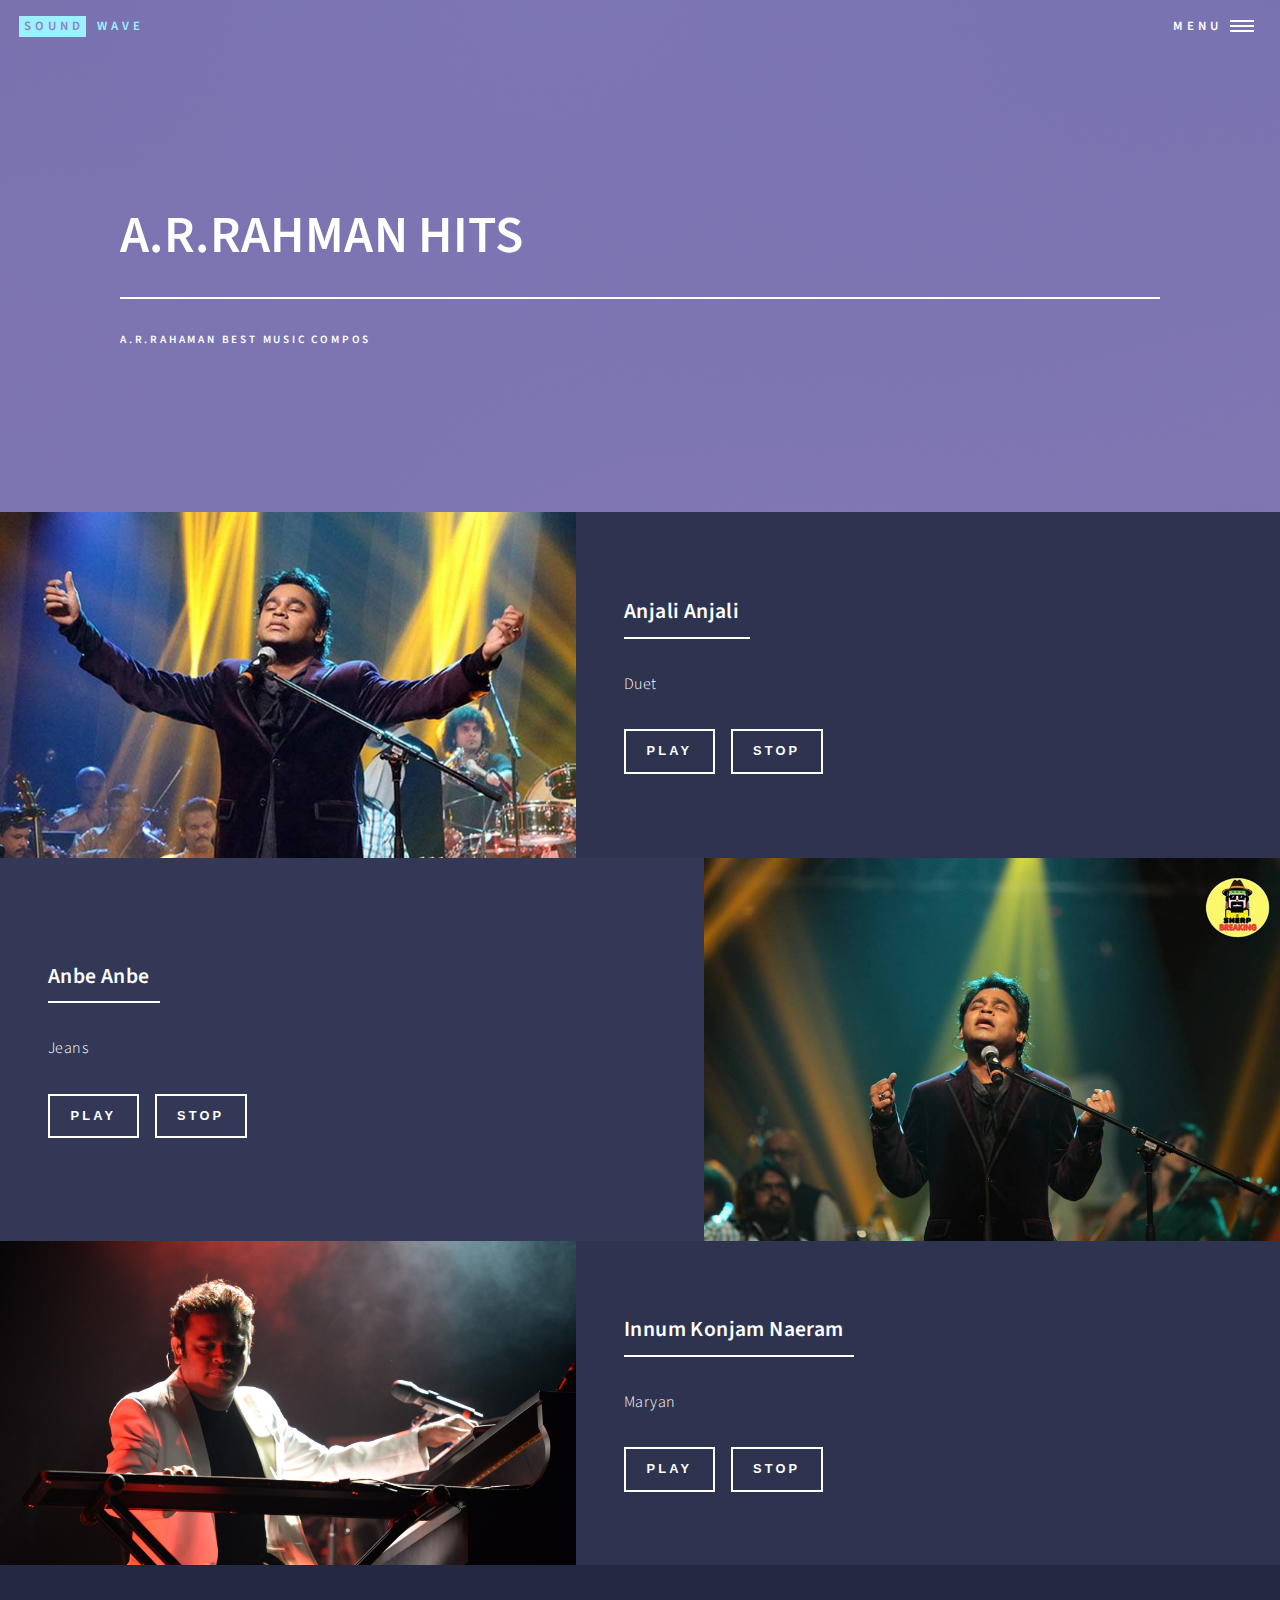
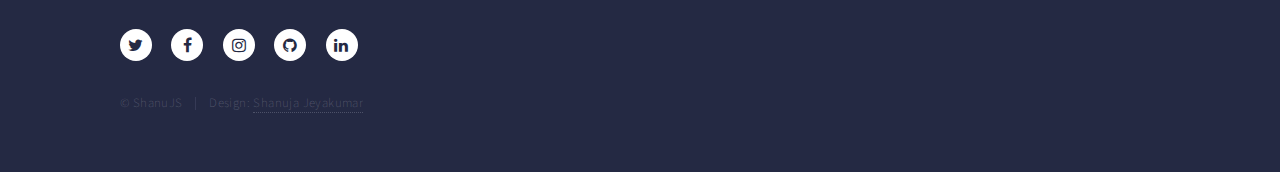
==== rahman.html @ ea5e6578 "ukifunwork1 music cloud" ====
<!DOCTYPE HTML>


<html>
	<head>
		<title>A.R Rahaman HITS</title>
		<meta charset="utf-8" />
		<meta name="viewport" content="width=device-width, initial-scale=1" />
		<link rel="stylesheet" href="assets/css/main.css" />
		<script src="jquery-3.3.1.js"></script>
		<script src="jquery-3.3.1.min.js"></script>
		<script src="//connect.soundcloud.com/sdk.js"></script>
		<script src="main.js"></script>
	</head>


		 <!-- Header
			<header id="header">
				<h1><a href="#">My Music Cloud<span> by:ShanuSJ</span></a></h1>

			</header> -->

<!--
			 Banner

				To use a video as your background, set data-video to the name of your video without
				its extension (eg. images/banner). Your video must be available in both .mp4 and .webm
				formats to work correctly.


		 Main
			 <div id="main">



									 Tab 1
										 <div class="tab tab-1 flex flex-3 active">
											 Video Thumbnail
												 <div class="video col">
													<div class="image fit">
														<img src="images/0.jpeg" alt="" />
                            <div class="arrow">
															<button type="button" name="button" id="start">start</button>
															<button type="button" name="button" id="stop">stop</button>
														</div>
													</div>

												</div>
											 Video Thumbnail
												<div class="video col">
													<div class="image fit">
														<img src="images/1.jpeg" alt="" />

														<div class="arrow">
															<button type="button" name="button" id="start1">start</button>
															<button type="button" name="button" id="stop1">stop</button>
														</div>
													</div>

												</div>
											 Video Thumbnail
												<div class="video col">
													<div class="image fit">
														<img src="images/2.jpeg" alt="" />

														<div class="arrow">
															<button type="button" name="button" id="start2">start</button>
															<button type="button" name="button" id="stop2">stop</button>
														</div>
													</div>

												</div>



												<br>
											 Video Thumbnail
												<div class="video col">
													<div class="image fit">
														<img src="images/3.jpeg" alt="" />

														<div class="arrow">
															<button type="button" name="button" id="start3">start</button>
															<button type="button" name="button" id="stop3">stop</button>
														</div>
													</div>
												</div>
											 Video Thumbnail
												<div class="video col">
													<div class="image fit">
														<img src="images/4.jpeg" alt="" />

														<div class="arrow">
															<button type="button" name="button" id="start4">start</button>
															<button type="button" name="button" id="stop4">stop</button>
														</div>
													</div>

												</div>
											 Video Thumbnail
												<div class="video col">
													<div class="image fit">
														<img src="images/5.jpeg" alt="" />

														<div class="arrow">
															<button type="button" name="button" id="start5">start</button>
															<button type="button" name="button" id="stop5">stop</button>
														</div>
													</div>
												</div>
												<div class="video col">
													<div class="image fit">
														<img src="images/6.jpeg" alt="" />

														<div class="arrow">
															<button type="button" name="button" id="start6">start</button>
															<button type="button" name="button" id="stop6">stop</button>
														</div>
													</div>

												</div>
												 Video Thumbnail
												<div class="video col">
													<div class="image fit">
														<img src="images/7.jpeg" alt="" />

														<div class="arrow">
															<button type="button" name="button" id="start7">start</button>
															<button type="button" name="button" id="stop7">stop</button>
														</div>
													</div>

												</div>
												 Video Thumbnail
												<div class="video col">
													<div class="image fit">
														<img src="images/8.jpeg" alt="" />

														<div class="arrow">
															<button type="button" name="button" id="start8">start</button>
															<button type="button" name="button" id="stop8">stop</button>
														</div>
													</div>

												</div>
												 Video Thumbnail
												<div class="video col">
													<div class="image fit">
														<img src="images/9.jpeg" alt="" />


														<div class="arrow">
															<button type="button" name="button" id="start9">start</button>
															<button type="button" name="button" id="stop9">stop</button>
														</div>
													</div>
												</div>
												 Video Thumbnail
												<div class="video col">
													<div class="image fit">
														<img src="images/10.jpeg" alt="" />

														<div class="arrow">
															<button type="button" name="button" id="start10">start</button>
															<button type="button" name="button" id="stop10">stop</button>
														</div>
													</div>
												</div>

												<div class="video col">
													<div class="image fit">
														<img src="images/11.jpeg" alt="" />

														<div class="arrow">
															<button type="button" name="button" id="start11">start</button>
															<button type="button" name="button" id="stop11">stop</button>
														</div>
													</div>
												</div>
				</section>


		 Scripts
			 <script src="assets/js/jquery.min.js"></script>
			<script src="assets/js/jquery.scrolly.min.js"></script>
			<script src="assets/js/skel.min.js"></script>
			<script src="assets/js/util.js"></script>
			<script src="assets/js/main.js"></script>  -->

			<body class="is-preload">

				<!-- Wrapper -->
					<div id="wrapper">

						<!-- Header -->
						<!-- Note: The "styleN" class below should match that of the banner element. -->
							<header id="header" class="alt style2">
								<a href="index.html" class="logo"><strong>SounD</strong> <span>WAVE</span></a>
								<nav>
									<a href="#menu">Menu</a>
								</nav>
							</header>

						<!-- Menu -->
							<nav id="menu">
								<ul class="links">
									<li><a href="index.html">Home</a></li>
									<li><a href="landing.html">Landing</a></li>
									<li><a href="generic.html">Generic</a></li>
									<li><a href="elements.html">Elements</a></li>
								</ul>
								<ul class="actions stacked">
									<li><a href="#" class="button primary fit">Get Started</a></li>
									<li><a href="#" class="button fit">Log In</a></li>
								</ul>
							</nav>

						<!-- Banner -->
						<!-- Note: The "styleN" class below should match that of the header element. -->
							<section id="banner" class="style2">
								<div class="inner">
									<span class="image">
										<img src="images/pic07.jpg" alt="" />
									</span>
									<header class="major">
										<h1>A.R.RAHMAN HITS</h1>
									</header>
									<div class="content">
										<p>A.R.RAHAMAN best music compos<br>
											 </p>
									</div>
								</div>
							</section>

						<!-- Main -->
							<div id="main">

								<!-- One -->


								<!-- Two -->
									<section id="two" class="spotlights">
										<section>
											<a href="#" class="image">
												<img src="images/pic08.jpg" alt="" data-position="center center" />
											</a>
											<div class="content">
												<div class="inner">
													<header class="major">
														<h3>Anjali Anjali</h3>
													</header>
													<p>Duet</p>
													<ul class="actions">
														<li><button class="button" id="start">Play</button></li>
														<li><button class="button" id="stop">Stop</button></li>
													</ul>
												</div>
											</div>
										</section>
										<section>
											<a href="#" class="image">
												<img src="images/pic09.jpg" alt="" data-position="top center" />
											</a>
											<div class="content">
												<div class="inner">
													<header class="major">
														<h3>Anbe Anbe</h3>
													</header>
													<p>Jeans</p>
													<ul class="actions">
														<li><button class="button" id="start2">Play</button></li>
														<li><button class="button"id="stop2">Stop</button></li>
													</ul>
												</div>
											</div>
										</section>
										<section>
											<a href="#" class="image">
												<img src="images/pic10.jpg" alt="" data-position="25% 25%" />
											</a>
											<div class="content">
												<div class="inner">
													<header class="major">
														<h3>Innum Konjam Naeram</h3>
													</header>
													<p>Maryan</p>
													<ul class="actions">
														<li><button class="button" id="start1">Play</button></li>
														<li><button class="button" id="stop1">Stop</button></li>
													</ul>
												</div>
											</div>
										</section>
									</section>

								<!-- Three -->

							</div>

						<!-- Contact -->

						<!-- Footer -->
							<footer id="footer">
								<div class="inner">
									<ul class="icons">
										<li><a href="#" class="icon alt fa-twitter"><span class="label">Twitter</span></a></li>
										<li><a href="#" class="icon alt fa-facebook"><span class="label">Facebook</span></a></li>
										<li><a href="#" class="icon alt fa-instagram"><span class="label">Instagram</span></a></li>
										<li><a href="#" class="icon alt fa-github"><span class="label">GitHub</span></a></li>
										<li><a href="#" class="icon alt fa-linkedin"><span class="label">LinkedIn</span></a></li>
									</ul>
									<ul class="copyright">
										<li>&copy; ShanuJS</li><li>Design: <a href="https://html5up.net">Shanuja Jeyakumar</a></li>
									</ul>
								</div>
							</footer>

					</div>

				<!-- Scripts -->
					<!-- <script src="assets/js/jquery.min.js"></script> -->
					 <!-- <script src="assets/js/jquery.scrolly.min.js"></script> -->
					<!-- <script src="assets/js/jquery.scrollex.min.js"></script> -->
					<script src="assets/js/browser.min.js"></script>
					<script src="assets/js/breakpoints.min.js"></script>
					<script src="assets/js/util.js"></script>
					<script src="assets/js/main.js"></script>



	</body>
</html>
---- assets/css/main.css ----
@import url(font-awesome.min.css);
@import url("https://fonts.googleapis.com/css?family=Source+Sans+Pro:300,300italic,600,600italic");

/*
	Forty by HTML5 UP
	html5up.net | @ajlkn
	Free for personal and commercial use under the CCA 3.0 license (html5up.net/license)
*/

html, body, div, span, applet, object,
iframe, h1, h2, h3, h4, h5, h6, p, blockquote,
pre, a, abbr, acronym, address, big, cite,
code, del, dfn, em, img, ins, kbd, q, s, samp,
small, strike, strong, sub, sup, tt, var, b,
u, i, center, dl, dt, dd, ol, ul, li, fieldset,
form, label, legend, table, caption, tbody,
tfoot, thead, tr, th, td, article, aside,
canvas, details, embed, figure, figcaption,
footer, header, hgroup, menu, nav, output, ruby,
section, summary, time, mark, audio, video {
	margin: 0;
	padding: 0;
	border: 0;
	font-size: 100%;
	font: inherit;
	vertical-align: baseline;}

article, aside, details, figcaption, figure,
footer, header, hgroup, menu, nav, section {
	display: block;}

body {
	line-height: 1;
}

ol, ul {
	list-style: none;
}

blockquote, q {
	quotes: none;
}

	blockquote:before, blockquote:after, q:before, q:after {
		content: '';
		content: none;
	}

table {
	border-collapse: collapse;
	border-spacing: 0;
}

body {
	-webkit-text-size-adjust: none;
}

mark {
	background-color: transparent;
	color: inherit;
}

input::-moz-focus-inner {
	border: 0;
	padding: 0;
}

input, select, textarea {
	-moz-appearance: none;
	-webkit-appearance: none;
	-ms-appearance: none;
	appearance: none;
}

/* Basic */

	@-ms-viewport {
		width: device-width;
	}

	body {
		-ms-overflow-style: scrollbar;
	}

	@media screen and (max-width: 480px) {

		html, body {
			min-width: 320px;
		}

	}

	html {
		box-sizing: border-box;
	}

	*, *:before, *:after {
		box-sizing: inherit;
	}

	body {
		background: #242943;
	}

		body.is-preload *, body.is-preload *:before, body.is-preload *:after {
			-moz-animation: none !important;
			-webkit-animation: none !important;
			-ms-animation: none !important;
			animation: none !important;
			-moz-transition: none !important;
			-webkit-transition: none !important;
			-ms-transition: none !important;
			transition: none !important;
		}

/* Type */

	body, input, select, textarea {
		color: #ffffff;
		font-family: "Source Sans Pro", Helvetica, sans-serif;
		font-size: 17pt;
		font-weight: 300;
		letter-spacing: 0.025em;
		line-height: 1.65;
	}

		@media screen and (max-width: 1680px) {

			body, input, select, textarea {
				font-size: 14pt;
			}

		}

		@media screen and (max-width: 1280px) {

			body, input, select, textarea {
				font-size: 12pt;
			}

		}

		@media screen and (max-width: 360px) {

			body, input, select, textarea {
				font-size: 11pt;
			}

		}

	a {
		-moz-transition: color 0.2s ease-in-out, border-bottom-color 0.2s ease-in-out;
		-webkit-transition: color 0.2s ease-in-out, border-bottom-color 0.2s ease-in-out;
		-ms-transition: color 0.2s ease-in-out, border-bottom-color 0.2s ease-in-out;
		transition: color 0.2s ease-in-out, border-bottom-color 0.2s ease-in-out;
		border-bottom: dotted 1px;
		color: inherit;
		text-decoration: none;
	}

		a:hover {
			border-bottom-color: transparent;
			color: #9bf1ff !important;
		}

		a:active {
			color: #53e3fb !important;
		}

	strong, b {
		color: #ffffff;
		font-weight: 600;
	}

	em, i {
		font-style: italic;
	}

	p {
		margin: 0 0 2em 0;
	}

	h1, h2, h3, h4, h5, h6 {
		color: #ffffff;
		font-weight: 600;
		line-height: 1.65;
		margin: 0 0 1em 0;
	}

		h1 a, h2 a, h3 a, h4 a, h5 a, h6 a {
			color: inherit;
			border-bottom: 0;
		}

	h1 {
		font-size: 2.5em;
	}

	h2 {
		font-size: 1.75em;
	}

	h3 {
		font-size: 1.35em;
	}

	h4 {
		font-size: 1.1em;
	}

	h5 {
		font-size: 0.9em;
	}

	h6 {
		font-size: 0.7em;
	}

	@media screen and (max-width: 736px) {

		h1 {
			font-size: 2em;
		}

		h2 {
			font-size: 1.5em;
		}

		h3 {
			font-size: 1.25em;
		}

	}

	sub {
		font-size: 0.8em;
		position: relative;
		top: 0.5em;
	}

	sup {
		font-size: 0.8em;
		position: relative;
		top: -0.5em;
	}

	blockquote {
		border-left: solid 4px rgba(212, 212, 255, 0.1);
		font-style: italic;
		margin: 0 0 2em 0;
		padding: 0.5em 0 0.5em 2em;
	}

	code {
		background: rgba(212, 212, 255, 0.035);
		font-family: "Courier New", monospace;
		font-size: 0.9em;
		margin: 0 0.25em;
		padding: 0.25em 0.65em;
	}

	pre {
		-webkit-overflow-scrolling: touch;
		font-family: "Courier New", monospace;
		font-size: 0.9em;
		margin: 0 0 2em 0;
	}

		pre code {
			display: block;
			line-height: 1.75;
			padding: 1em 1.5em;
			overflow-x: auto;
		}

	hr {
		border: 0;
		border-bottom: solid 1px rgba(212, 212, 255, 0.1);
		margin: 2em 0;
	}

		hr.major {
			margin: 3em 0;
		}

	.align-left {
		text-align: left;
	}

	.align-center {
		text-align: center;
	}

	.align-right {
		text-align: right;
	}

/* Row */

	.row {
		display: flex;
		flex-wrap: wrap;
		box-sizing: border-box;
		align-items: stretch;
	}

		.row > * {
			box-sizing: border-box;
		}

		.row.gtr-uniform > * > :last-child {
			margin-bottom: 0;
		}

		.row.aln-left {
			justify-content: flex-start;
		}

		.row.aln-center {
			justify-content: center;
		}

		.row.aln-right {
			justify-content: flex-end;
		}

		.row.aln-top {
			align-items: flex-start;
		}

		.row.aln-middle {
			align-items: center;
		}

		.row.aln-bottom {
			align-items: flex-end;
		}

		.row > .imp {
			order: -1;
		}

		.row > .col-1 {
			width: 8.3333333333%;
		}

		.row > .off-1 {
			margin-left: 8.3333333333%;
		}

		.row > .col-2 {
			width: 16.6666666667%;
		}

		.row > .off-2 {
			margin-left: 16.6666666667%;
		}

		.row > .col-3 {
			width: 25%;
		}

		.row > .off-3 {
			margin-left: 25%;
		}

		.row > .col-4 {
			width: 33.3333333333%;
		}

		.row > .off-4 {
			margin-left: 33.3333333333%;
		}

		.row > .col-5 {
			width: 41.6666666667%;
		}

		.row > .off-5 {
			margin-left: 41.6666666667%;
		}

		.row > .col-6 {
			width: 50%;
		}

		.row > .off-6 {
			margin-left: 50%;
		}

		.row > .col-7 {
			width: 58.3333333333%;
		}

		.row > .off-7 {
			margin-left: 58.3333333333%;
		}

		.row > .col-8 {
			width: 66.6666666667%;
		}

		.row > .off-8 {
			margin-left: 66.6666666667%;
		}

		.row > .col-9 {
			width: 75%;
		}

		.row > .off-9 {
			margin-left: 75%;
		}

		.row > .col-10 {
			width: 83.3333333333%;
		}

		.row > .off-10 {
			margin-left: 83.3333333333%;
		}

		.row > .col-11 {
			width: 91.6666666667%;
		}

		.row > .off-11 {
			margin-left: 91.6666666667%;
		}

		.row > .col-12 {
			width: 100%;
		}

		.row > .off-12 {
			margin-left: 100%;
		}

		.row.gtr-0 {
			margin-top: 0;
			margin-left: 0em;
		}

			.row.gtr-0 > * {
				padding: 0 0 0 0em;
			}

			.row.gtr-0.gtr-uniform {
				margin-top: 0em;
			}

				.row.gtr-0.gtr-uniform > * {
					padding-top: 0em;
				}

		.row.gtr-25 {
			margin-top: 0;
			margin-left: -0.5em;
		}

			.row.gtr-25 > * {
				padding: 0 0 0 0.5em;
			}

			.row.gtr-25.gtr-uniform {
				margin-top: -0.5em;
			}

				.row.gtr-25.gtr-uniform > * {
					padding-top: 0.5em;
				}

		.row.gtr-50 {
			margin-top: 0;
			margin-left: -1em;
		}

			.row.gtr-50 > * {
				padding: 0 0 0 1em;
			}

			.row.gtr-50.gtr-uniform {
				margin-top: -1em;
			}

				.row.gtr-50.gtr-uniform > * {
					padding-top: 1em;
				}

		.row {
			margin-top: 0;
			margin-left: -2em;
		}

			.row > * {
				padding: 0 0 0 2em;
			}

			.row.gtr-uniform {
				margin-top: -2em;
			}

				.row.gtr-uniform > * {
					padding-top: 2em;
				}

		.row.gtr-150 {
			margin-top: 0;
			margin-left: -3em;
		}

			.row.gtr-150 > * {
				padding: 0 0 0 3em;
			}

			.row.gtr-150.gtr-uniform {
				margin-top: -3em;
			}

				.row.gtr-150.gtr-uniform > * {
					padding-top: 3em;
				}

		.row.gtr-200 {
			margin-top: 0;
			margin-left: -4em;
		}

			.row.gtr-200 > * {
				padding: 0 0 0 4em;
			}

			.row.gtr-200.gtr-uniform {
				margin-top: -4em;
			}

				.row.gtr-200.gtr-uniform > * {
					padding-top: 4em;
				}

		@media screen and (max-width: 1680px) {

			.row {
				display: flex;
				flex-wrap: wrap;
				box-sizing: border-box;
				align-items: stretch;
			}

				.row > * {
					box-sizing: border-box;
				}

				.row.gtr-uniform > * > :last-child {
					margin-bottom: 0;
				}

				.row.aln-left {
					justify-content: flex-start;
				}

				.row.aln-center {
					justify-content: center;
				}

				.row.aln-right {
					justify-content: flex-end;
				}

				.row.aln-top {
					align-items: flex-start;
				}

				.row.aln-middle {
					align-items: center;
				}

				.row.aln-bottom {
					align-items: flex-end;
				}

				.row > .imp-xlarge {
					order: -1;
				}

				.row > .col-1-xlarge {
					width: 8.3333333333%;
				}

				.row > .off-1-xlarge {
					margin-left: 8.3333333333%;
				}

				.row > .col-2-xlarge {
					width: 16.6666666667%;
				}

				.row > .off-2-xlarge {
					margin-left: 16.6666666667%;
				}

				.row > .col-3-xlarge {
					width: 25%;
				}

				.row > .off-3-xlarge {
					margin-left: 25%;
				}

				.row > .col-4-xlarge {
					width: 33.3333333333%;
				}

				.row > .off-4-xlarge {
					margin-left: 33.3333333333%;
				}

				.row > .col-5-xlarge {
					width: 41.6666666667%;
				}

				.row > .off-5-xlarge {
					margin-left: 41.6666666667%;
				}

				.row > .col-6-xlarge {
					width: 50%;
				}

				.row > .off-6-xlarge {
					margin-left: 50%;
				}

				.row > .col-7-xlarge {
					width: 58.3333333333%;
				}

				.row > .off-7-xlarge {
					margin-left: 58.3333333333%;
				}

				.row > .col-8-xlarge {
					width: 66.6666666667%;
				}

				.row > .off-8-xlarge {
					margin-left: 66.6666666667%;
				}

				.row > .col-9-xlarge {
					width: 75%;
				}

				.row > .off-9-xlarge {
					margin-left: 75%;
				}

				.row > .col-10-xlarge {
					width: 83.3333333333%;
				}

				.row > .off-10-xlarge {
					margin-left: 83.3333333333%;
				}

				.row > .col-11-xlarge {
					width: 91.6666666667%;
				}

				.row > .off-11-xlarge {
					margin-left: 91.6666666667%;
				}

				.row > .col-12-xlarge {
					width: 100%;
				}

				.row > .off-12-xlarge {
					margin-left: 100%;
				}

				.row.gtr-0 {
					margin-top: 0;
					margin-left: 0em;
				}

					.row.gtr-0 > * {
						padding: 0 0 0 0em;
					}

					.row.gtr-0.gtr-uniform {
						margin-top: 0em;
					}

						.row.gtr-0.gtr-uniform > * {
							padding-top: 0em;
						}

				.row.gtr-25 {
					margin-top: 0;
					margin-left: -0.5em;
				}

					.row.gtr-25 > * {
						padding: 0 0 0 0.5em;
					}

					.row.gtr-25.gtr-uniform {
						margin-top: -0.5em;
					}

						.row.gtr-25.gtr-uniform > * {
							padding-top: 0.5em;
						}

				.row.gtr-50 {
					margin-top: 0;
					margin-left: -1em;
				}

					.row.gtr-50 > * {
						padding: 0 0 0 1em;
					}

					.row.gtr-50.gtr-uniform {
						margin-top: -1em;
					}

						.row.gtr-50.gtr-uniform > * {
							padding-top: 1em;
						}

				.row {
					margin-top: 0;
					margin-left: -2em;
				}

					.row > * {
						padding: 0 0 0 2em;
					}

					.row.gtr-uniform {
						margin-top: -2em;
					}

						.row.gtr-uniform > * {
							padding-top: 2em;
						}

				.row.gtr-150 {
					margin-top: 0;
					margin-left: -3em;
				}

					.row.gtr-150 > * {
						padding: 0 0 0 3em;
					}

					.row.gtr-150.gtr-uniform {
						margin-top: -3em;
					}

						.row.gtr-150.gtr-uniform > * {
							padding-top: 3em;
						}

				.row.gtr-200 {
					margin-top: 0;
					margin-left: -4em;
				}

					.row.gtr-200 > * {
						padding: 0 0 0 4em;
					}

					.row.gtr-200.gtr-uniform {
						margin-top: -4em;
					}

						.row.gtr-200.gtr-uniform > * {
							padding-top: 4em;
						}

		}

		@media screen and (max-width: 1280px) {

			.row {
				display: flex;
				flex-wrap: wrap;
				box-sizing: border-box;
				align-items: stretch;
			}

				.row > * {
					box-sizing: border-box;
				}

				.row.gtr-uniform > * > :last-child {
					margin-bottom: 0;
				}

				.row.aln-left {
					justify-content: flex-start;
				}

				.row.aln-center {
					justify-content: center;
				}

				.row.aln-right {
					justify-content: flex-end;
				}

				.row.aln-top {
					align-items: flex-start;
				}

				.row.aln-middle {
					align-items: center;
				}

				.row.aln-bottom {
					align-items: flex-end;
				}

				.row > .imp-large {
					order: -1;
				}

				.row > .col-1-large {
					width: 8.3333333333%;
				}

				.row > .off-1-large {
					margin-left: 8.3333333333%;
				}

				.row > .col-2-large {
					width: 16.6666666667%;
				}

				.row > .off-2-large {
					margin-left: 16.6666666667%;
				}

				.row > .col-3-large {
					width: 25%;
				}

				.row > .off-3-large {
					margin-left: 25%;
				}

				.row > .col-4-large {
					width: 33.3333333333%;
				}

				.row > .off-4-large {
					margin-left: 33.3333333333%;
				}

				.row > .col-5-large {
					width: 41.6666666667%;
				}

				.row > .off-5-large {
					margin-left: 41.6666666667%;
				}

				.row > .col-6-large {
					width: 50%;
				}

				.row > .off-6-large {
					margin-left: 50%;
				}

				.row > .col-7-large {
					width: 58.3333333333%;
				}

				.row > .off-7-large {
					margin-left: 58.3333333333%;
				}

				.row > .col-8-large {
					width: 66.6666666667%;
				}

				.row > .off-8-large {
					margin-left: 66.6666666667%;
				}

				.row > .col-9-large {
					width: 75%;
				}

				.row > .off-9-large {
					margin-left: 75%;
				}

				.row > .col-10-large {
					width: 83.3333333333%;
				}

				.row > .off-10-large {
					margin-left: 83.3333333333%;
				}

				.row > .col-11-large {
					width: 91.6666666667%;
				}

				.row > .off-11-large {
					margin-left: 91.6666666667%;
				}

				.row > .col-12-large {
					width: 100%;
				}

				.row > .off-12-large {
					margin-left: 100%;
				}

				.row.gtr-0 {
					margin-top: 0;
					margin-left: 0em;
				}

					.row.gtr-0 > * {
						padding: 0 0 0 0em;
					}

					.row.gtr-0.gtr-uniform {
						margin-top: 0em;
					}

						.row.gtr-0.gtr-uniform > * {
							padding-top: 0em;
						}

				.row.gtr-25 {
					margin-top: 0;
					margin-left: -0.375em;
				}

					.row.gtr-25 > * {
						padding: 0 0 0 0.375em;
					}

					.row.gtr-25.gtr-uniform {
						margin-top: -0.375em;
					}

						.row.gtr-25.gtr-uniform > * {
							padding-top: 0.375em;
						}

				.row.gtr-50 {
					margin-top: 0;
					margin-left: -0.75em;
				}

					.row.gtr-50 > * {
						padding: 0 0 0 0.75em;
					}

					.row.gtr-50.gtr-uniform {
						margin-top: -0.75em;
					}

						.row.gtr-50.gtr-uniform > * {
							padding-top: 0.75em;
						}

				.row {
					margin-top: 0;
					margin-left: -1.5em;
				}

					.row > * {
						padding: 0 0 0 1.5em;
					}

					.row.gtr-uniform {
						margin-top: -1.5em;
					}

						.row.gtr-uniform > * {
							padding-top: 1.5em;
						}

				.row.gtr-150 {
					margin-top: 0;
					margin-left: -2.25em;
				}

					.row.gtr-150 > * {
						padding: 0 0 0 2.25em;
					}

					.row.gtr-150.gtr-uniform {
						margin-top: -2.25em;
					}

						.row.gtr-150.gtr-uniform > * {
							padding-top: 2.25em;
						}

				.row.gtr-200 {
					margin-top: 0;
					margin-left: -3em;
				}

					.row.gtr-200 > * {
						padding: 0 0 0 3em;
					}

					.row.gtr-200.gtr-uniform {
						margin-top: -3em;
					}

						.row.gtr-200.gtr-uniform > * {
							padding-top: 3em;
						}

		}

		@media screen and (max-width: 980px) {

			.row {
				display: flex;
				flex-wrap: wrap;
				box-sizing: border-box;
				align-items: stretch;
			}

				.row > * {
					box-sizing: border-box;
				}

				.row.gtr-uniform > * > :last-child {
					margin-bottom: 0;
				}

				.row.aln-left {
					justify-content: flex-start;
				}

				.row.aln-center {
					justify-content: center;
				}

				.row.aln-right {
					justify-content: flex-end;
				}

				.row.aln-top {
					align-items: flex-start;
				}

				.row.aln-middle {
					align-items: center;
				}

				.row.aln-bottom {
					align-items: flex-end;
				}

				.row > .imp-medium {
					order: -1;
				}

				.row > .col-1-medium {
					width: 8.3333333333%;
				}

				.row > .off-1-medium {
					margin-left: 8.3333333333%;
				}

				.row > .col-2-medium {
					width: 16.6666666667%;
				}

				.row > .off-2-medium {
					margin-left: 16.6666666667%;
				}

				.row > .col-3-medium {
					width: 25%;
				}

				.row > .off-3-medium {
					margin-left: 25%;
				}

				.row > .col-4-medium {
					width: 33.3333333333%;
				}

				.row > .off-4-medium {
					margin-left: 33.3333333333%;
				}

				.row > .col-5-medium {
					width: 41.6666666667%;
				}

				.row > .off-5-medium {
					margin-left: 41.6666666667%;
				}

				.row > .col-6-medium {
					width: 50%;
				}

				.row > .off-6-medium {
					margin-left: 50%;
				}

				.row > .col-7-medium {
					width: 58.3333333333%;
				}

				.row > .off-7-medium {
					margin-left: 58.3333333333%;
				}

				.row > .col-8-medium {
					width: 66.6666666667%;
				}

				.row > .off-8-medium {
					margin-left: 66.6666666667%;
				}

				.row > .col-9-medium {
					width: 75%;
				}

				.row > .off-9-medium {
					margin-left: 75%;
				}

				.row > .col-10-medium {
					width: 83.3333333333%;
				}

				.row > .off-10-medium {
					margin-left: 83.3333333333%;
				}

				.row > .col-11-medium {
					width: 91.6666666667%;
				}

				.row > .off-11-medium {
					margin-left: 91.6666666667%;
				}

				.row > .col-12-medium {
					width: 100%;
				}

				.row > .off-12-medium {
					margin-left: 100%;
				}

				.row.gtr-0 {
					margin-top: 0;
					margin-left: 0em;
				}

					.row.gtr-0 > * {
						padding: 0 0 0 0em;
					}

					.row.gtr-0.gtr-uniform {
						margin-top: 0em;
					}

						.row.gtr-0.gtr-uniform > * {
							padding-top: 0em;
						}

				.row.gtr-25 {
					margin-top: 0;
					margin-left: -0.375em;
				}

					.row.gtr-25 > * {
						padding: 0 0 0 0.375em;
					}

					.row.gtr-25.gtr-uniform {
						margin-top: -0.375em;
					}

						.row.gtr-25.gtr-uniform > * {
							padding-top: 0.375em;
						}

				.row.gtr-50 {
					margin-top: 0;
					margin-left: -0.75em;
				}

					.row.gtr-50 > * {
						padding: 0 0 0 0.75em;
					}

					.row.gtr-50.gtr-uniform {
						margin-top: -0.75em;
					}

						.row.gtr-50.gtr-uniform > * {
							padding-top: 0.75em;
						}

				.row {
					margin-top: 0;
					margin-left: -1.5em;
				}

					.row > * {
						padding: 0 0 0 1.5em;
					}

					.row.gtr-uniform {
						margin-top: -1.5em;
					}

						.row.gtr-uniform > * {
							padding-top: 1.5em;
						}

				.row.gtr-150 {
					margin-top: 0;
					margin-left: -2.25em;
				}

					.row.gtr-150 > * {
						padding: 0 0 0 2.25em;
					}

					.row.gtr-150.gtr-uniform {
						margin-top: -2.25em;
					}

						.row.gtr-150.gtr-uniform > * {
							padding-top: 2.25em;
						}

				.row.gtr-200 {
					margin-top: 0;
					margin-left: -3em;
				}

					.row.gtr-200 > * {
						padding: 0 0 0 3em;
					}

					.row.gtr-200.gtr-uniform {
						margin-top: -3em;
					}

						.row.gtr-200.gtr-uniform > * {
							padding-top: 3em;
						}

		}

		@media screen and (max-width: 736px) {

			.row {
				display: flex;
				flex-wrap: wrap;
				box-sizing: border-box;
				align-items: stretch;
			}

				.row > * {
					box-sizing: border-box;
				}

				.row.gtr-uniform > * > :last-child {
					margin-bottom: 0;
				}

				.row.aln-left {
					justify-content: flex-start;
				}

				.row.aln-center {
					justify-content: center;
				}

				.row.aln-right {
					justify-content: flex-end;
				}

				.row.aln-top {
					align-items: flex-start;
				}

				.row.aln-middle {
					align-items: center;
				}

				.row.aln-bottom {
					align-items: flex-end;
				}

				.row > .imp-small {
					order: -1;
				}

				.row > .col-1-small {
					width: 8.3333333333%;
				}

				.row > .off-1-small {
					margin-left: 8.3333333333%;
				}

				.row > .col-2-small {
					width: 16.6666666667%;
				}

				.row > .off-2-small {
					margin-left: 16.6666666667%;
				}

				.row > .col-3-small {
					width: 25%;
				}

				.row > .off-3-small {
					margin-left: 25%;
				}

				.row > .col-4-small {
					width: 33.3333333333%;
				}

				.row > .off-4-small {
					margin-left: 33.3333333333%;
				}

				.row > .col-5-small {
					width: 41.6666666667%;
				}

				.row > .off-5-small {
					margin-left: 41.6666666667%;
				}

				.row > .col-6-small {
					width: 50%;
				}

				.row > .off-6-small {
					margin-left: 50%;
				}

				.row > .col-7-small {
					width: 58.3333333333%;
				}

				.row > .off-7-small {
					margin-left: 58.3333333333%;
				}

				.row > .col-8-small {
					width: 66.6666666667%;
				}

				.row > .off-8-small {
					margin-left: 66.6666666667%;
				}

				.row > .col-9-small {
					width: 75%;
				}

				.row > .off-9-small {
					margin-left: 75%;
				}

				.row > .col-10-small {
					width: 83.3333333333%;
				}

				.row > .off-10-small {
					margin-left: 83.3333333333%;
				}

				.row > .col-11-small {
					width: 91.6666666667%;
				}

				.row > .off-11-small {
					margin-left: 91.6666666667%;
				}

				.row > .col-12-small {
					width: 100%;
				}

				.row > .off-12-small {
					margin-left: 100%;
				}

				.row.gtr-0 {
					margin-top: 0;
					margin-left: 0em;
				}

					.row.gtr-0 > * {
						padding: 0 0 0 0em;
					}

					.row.gtr-0.gtr-uniform {
						margin-top: 0em;
					}

						.row.gtr-0.gtr-uniform > * {
							padding-top: 0em;
						}

				.row.gtr-25 {
					margin-top: 0;
					margin-left: -0.3125em;
				}

					.row.gtr-25 > * {
						padding: 0 0 0 0.3125em;
					}

					.row.gtr-25.gtr-uniform {
						margin-top: -0.3125em;
					}

						.row.gtr-25.gtr-uniform > * {
							padding-top: 0.3125em;
						}

				.row.gtr-50 {
					margin-top: 0;
					margin-left: -0.625em;
				}

					.row.gtr-50 > * {
						padding: 0 0 0 0.625em;
					}

					.row.gtr-50.gtr-uniform {
						margin-top: -0.625em;
					}

						.row.gtr-50.gtr-uniform > * {
							padding-top: 0.625em;
						}

				.row {
					margin-top: 0;
					margin-left: -1.25em;
				}

					.row > * {
						padding: 0 0 0 1.25em;
					}

					.row.gtr-uniform {
						margin-top: -1.25em;
					}

						.row.gtr-uniform > * {
							padding-top: 1.25em;
						}

				.row.gtr-150 {
					margin-top: 0;
					margin-left: -1.875em;
				}

					.row.gtr-150 > * {
						padding: 0 0 0 1.875em;
					}

					.row.gtr-150.gtr-uniform {
						margin-top: -1.875em;
					}

						.row.gtr-150.gtr-uniform > * {
							padding-top: 1.875em;
						}

				.row.gtr-200 {
					margin-top: 0;
					margin-left: -2.5em;
				}

					.row.gtr-200 > * {
						padding: 0 0 0 2.5em;
					}

					.row.gtr-200.gtr-uniform {
						margin-top: -2.5em;
					}

						.row.gtr-200.gtr-uniform > * {
							padding-top: 2.5em;
						}

		}

		@media screen and (max-width: 480px) {

			.row {
				display: flex;
				flex-wrap: wrap;
				box-sizing: border-box;
				align-items: stretch;
			}

				.row > * {
					box-sizing: border-box;
				}

				.row.gtr-uniform > * > :last-child {
					margin-bottom: 0;
				}

				.row.aln-left {
					justify-content: flex-start;
				}

				.row.aln-center {
					justify-content: center;
				}

				.row.aln-right {
					justify-content: flex-end;
				}

				.row.aln-top {
					align-items: flex-start;
				}

				.row.aln-middle {
					align-items: center;
				}

				.row.aln-bottom {
					align-items: flex-end;
				}

				.row > .imp-xsmall {
					order: -1;
				}

				.row > .col-1-xsmall {
					width: 8.3333333333%;
				}

				.row > .off-1-xsmall {
					margin-left: 8.3333333333%;
				}

				.row > .col-2-xsmall {
					width: 16.6666666667%;
				}

				.row > .off-2-xsmall {
					margin-left: 16.6666666667%;
				}

				.row > .col-3-xsmall {
					width: 25%;
				}

				.row > .off-3-xsmall {
					margin-left: 25%;
				}

				.row > .col-4-xsmall {
					width: 33.3333333333%;
				}

				.row > .off-4-xsmall {
					margin-left: 33.3333333333%;
				}

				.row > .col-5-xsmall {
					width: 41.6666666667%;
				}

				.row > .off-5-xsmall {
					margin-left: 41.6666666667%;
				}

				.row > .col-6-xsmall {
					width: 50%;
				}

				.row > .off-6-xsmall {
					margin-left: 50%;
				}

				.row > .col-7-xsmall {
					width: 58.3333333333%;
				}

				.row > .off-7-xsmall {
					margin-left: 58.3333333333%;
				}

				.row > .col-8-xsmall {
					width: 66.6666666667%;
				}

				.row > .off-8-xsmall {
					margin-left: 66.6666666667%;
				}

				.row > .col-9-xsmall {
					width: 75%;
				}

				.row > .off-9-xsmall {
					margin-left: 75%;
				}

				.row > .col-10-xsmall {
					width: 83.3333333333%;
				}

				.row > .off-10-xsmall {
					margin-left: 83.3333333333%;
				}

				.row > .col-11-xsmall {
					width: 91.6666666667%;
				}

				.row > .off-11-xsmall {
					margin-left: 91.6666666667%;
				}

				.row > .col-12-xsmall {
					width: 100%;
				}

				.row > .off-12-xsmall {
					margin-left: 100%;
				}

				.row.gtr-0 {
					margin-top: 0;
					margin-left: 0em;
				}

					.row.gtr-0 > * {
						padding: 0 0 0 0em;
					}

					.row.gtr-0.gtr-uniform {
						margin-top: 0em;
					}

						.row.gtr-0.gtr-uniform > * {
							padding-top: 0em;
						}

				.row.gtr-25 {
					margin-top: 0;
					margin-left: -0.3125em;
				}

					.row.gtr-25 > * {
						padding: 0 0 0 0.3125em;
					}

					.row.gtr-25.gtr-uniform {
						margin-top: -0.3125em;
					}

						.row.gtr-25.gtr-uniform > * {
							padding-top: 0.3125em;
						}

				.row.gtr-50 {
					margin-top: 0;
					margin-left: -0.625em;
				}

					.row.gtr-50 > * {
						padding: 0 0 0 0.625em;
					}

					.row.gtr-50.gtr-uniform {
						margin-top: -0.625em;
					}

						.row.gtr-50.gtr-uniform > * {
							padding-top: 0.625em;
						}

				.row {
					margin-top: 0;
					margin-left: -1.25em;
				}

					.row > * {
						padding: 0 0 0 1.25em;
					}

					.row.gtr-uniform {
						margin-top: -1.25em;
					}

						.row.gtr-uniform > * {
							padding-top: 1.25em;
						}

				.row.gtr-150 {
					margin-top: 0;
					margin-left: -1.875em;
				}

					.row.gtr-150 > * {
						padding: 0 0 0 1.875em;
					}

					.row.gtr-150.gtr-uniform {
						margin-top: -1.875em;
					}

						.row.gtr-150.gtr-uniform > * {
							padding-top: 1.875em;
						}

				.row.gtr-200 {
					margin-top: 0;
					margin-left: -2.5em;
				}

					.row.gtr-200 > * {
						padding: 0 0 0 2.5em;
					}

					.row.gtr-200.gtr-uniform {
						margin-top: -2.5em;
					}

						.row.gtr-200.gtr-uniform > * {
							padding-top: 2.5em;
						}

		}

/* Section/Article */

	section.special, article.special {
		text-align: center;
	}

	header.major {
		width: -moz-max-content;
		width: -webkit-max-content;
		width: -ms-max-content;
		width: max-content;
		margin-bottom: 2em;
	}

		header.major > :first-child {
			margin-bottom: 0;
			width: calc(100% + 0.5em);
		}

			header.major > :first-child:after {
				content: '';
				background-color: #ffffff;
				display: block;
				height: 2px;
				margin: 0.325em 0 0.5em 0;
				width: 100%;
			}

		header.major > p {
			font-size: 0.7em;
			font-weight: 600;
			letter-spacing: 0.25em;
			margin-bottom: 0;
			text-transform: uppercase;
		}

		body.is-ie header.major > :first-child:after {
			max-width: 9em;
		}

		body.is-ie header.major > h1:after {
			max-width: 100% !important;
		}

	@media screen and (max-width: 736px) {

		header.major > p br {
			display: none;
		}

	}

/* Form */

	form {
		margin: 0 0 2em 0;
	}

		form > :last-child {
			margin-bottom: 0;
		}

		form > .fields {
			display: -moz-flex;
			display: -webkit-flex;
			display: -ms-flex;
			display: flex;
			-moz-flex-wrap: wrap;
			-webkit-flex-wrap: wrap;
			-ms-flex-wrap: wrap;
			flex-wrap: wrap;
			width: calc(100% + 3em);
			margin: -1.5em 0 2em -1.5em;
		}

			form > .fields > .field {
				-moz-flex-grow: 0;
				-webkit-flex-grow: 0;
				-ms-flex-grow: 0;
				flex-grow: 0;
				-moz-flex-shrink: 0;
				-webkit-flex-shrink: 0;
				-ms-flex-shrink: 0;
				flex-shrink: 0;
				padding: 1.5em 0 0 1.5em;
				width: calc(100% - 1.5em);
			}

				form > .fields > .field.half {
					width: calc(50% - 0.75em);
				}

				form > .fields > .field.third {
					width: calc(100%/3 - 0.5em);
				}

				form > .fields > .field.quarter {
					width: calc(25% - 0.375em);
				}

		@media screen and (max-width: 480px) {

			form > .fields {
				width: calc(100% + 3em);
				margin: -1.5em 0 2em -1.5em;
			}

				form > .fields > .field {
					padding: 1.5em 0 0 1.5em;
					width: calc(100% - 1.5em);
				}

					form > .fields > .field.half {
						width: calc(100% - 1.5em);
					}

					form > .fields > .field.third {
						width: calc(100% - 1.5em);
					}

					form > .fields > .field.quarter {
						width: calc(100% - 1.5em);
					}

		}

	label {
		color: #ffffff;
		display: block;
		font-size: 0.8em;
		font-weight: 600;
		letter-spacing: 0.25em;
		margin: 0 0 1em 0;
		text-transform: uppercase;
	}

	input[type="text"],
	input[type="password"],
	input[type="email"],
	input[type="tel"],
	input[type="search"],
	input[type="url"],
	select,
	textarea {
		-moz-appearance: none;
		-webkit-appearance: none;
		-ms-appearance: none;
		appearance: none;
		background: rgba(212, 212, 255, 0.035);
		border: none;
		border-radius: 0;
		color: inherit;
		display: block;
		outline: 0;
		padding: 0 1em;
		text-decoration: none;
		width: 100%;
	}

		input[type="text"]:invalid,
		input[type="password"]:invalid,
		input[type="email"]:invalid,
		input[type="tel"]:invalid,
		input[type="search"]:invalid,
		input[type="url"]:invalid,
		select:invalid,
		textarea:invalid {
			box-shadow: none;
		}

		input[type="text"]:focus,
		input[type="password"]:focus,
		input[type="email"]:focus,
		input[type="tel"]:focus,
		input[type="search"]:focus,
		input[type="url"]:focus,
		select:focus,
		textarea:focus {
			border-color: #9bf1ff;
			box-shadow: 0 0 0 2px #9bf1ff;
		}

	select {
		background-image: url("data:image/svg+xml;charset=utf8,%3Csvg xmlns='http://www.w3.org/2000/svg' width='40' height='40' preserveAspectRatio='none' viewBox='0 0 40 40'%3E%3Cpath d='M9.4,12.3l10.4,10.4l10.4-10.4c0.2-0.2,0.5-0.4,0.9-0.4c0.3,0,0.6,0.1,0.9,0.4l3.3,3.3c0.2,0.2,0.4,0.5,0.4,0.9 c0,0.4-0.1,0.6-0.4,0.9L20.7,31.9c-0.2,0.2-0.5,0.4-0.9,0.4c-0.3,0-0.6-0.1-0.9-0.4L4.3,17.3c-0.2-0.2-0.4-0.5-0.4-0.9 c0-0.4,0.1-0.6,0.4-0.9l3.3-3.3c0.2-0.2,0.5-0.4,0.9-0.4S9.1,12.1,9.4,12.3z' fill='rgba(212, 212, 255, 0.1)' /%3E%3C/svg%3E");
		background-size: 1.25rem;
		background-repeat: no-repeat;
		background-position: calc(100% - 1rem) center;
		height: 2.75em;
		padding-right: 2.75em;
		text-overflow: ellipsis;
	}

		select option {
			color: #ffffff;
			background: #242943;
		}

		select:focus::-ms-value {
			background-color: transparent;
		}

		select::-ms-expand {
			display: none;
		}

	input[type="text"],
	input[type="password"],
	input[type="email"],
	input[type="tel"],
	input[type="search"],
	input[type="url"],
	select {
		height: 2.75em;
	}

	textarea {
		padding: 0.75em 1em;
	}

	input[type="checkbox"],
	input[type="radio"] {
		-moz-appearance: none;
		-webkit-appearance: none;
		-ms-appearance: none;
		appearance: none;
		display: block;
		float: left;
		margin-right: -2em;
		opacity: 0;
		width: 1em;
		z-index: -1;
	}

		input[type="checkbox"] + label,
		input[type="radio"] + label {
			text-decoration: none;
			color: #ffffff;
			cursor: pointer;
			display: inline-block;
			font-weight: 300;
			padding-left: 2.65em;
			padding-right: 0.75em;
			position: relative;
		}

			input[type="checkbox"] + label:before,
			input[type="radio"] + label:before {
				-moz-osx-font-smoothing: grayscale;
				-webkit-font-smoothing: antialiased;
				font-family: FontAwesome;
				font-style: normal;
				font-weight: normal;
				text-transform: none !important;
			}

			input[type="checkbox"] + label:before,
			input[type="radio"] + label:before {
				background: rgba(212, 212, 255, 0.035);
				content: '';
				display: inline-block;
				height: 1.65em;
				left: 0;
				letter-spacing: 0;
				line-height: 1.58125em;
				position: absolute;
				text-align: center;
				top: 0;
				width: 1.65em;
			}

		input[type="checkbox"]:checked + label:before,
		input[type="radio"]:checked + label:before {
			background: #ffffff;
			border-color: #9bf1ff;
			content: '\f00c';
			color: #242943;
		}

		input[type="checkbox"]:focus + label:before,
		input[type="radio"]:focus + label:before {
			box-shadow: 0 0 0 2px #9bf1ff;
		}

	input[type="radio"] + label:before {
		border-radius: 100%;
	}

	::-webkit-input-placeholder {
		color: rgba(244, 244, 255, 0.2) !important;
		opacity: 1.0;
	}

	:-moz-placeholder {
		color: rgba(244, 244, 255, 0.2) !important;
		opacity: 1.0;
	}

	::-moz-placeholder {
		color: rgba(244, 244, 255, 0.2) !important;
		opacity: 1.0;
	}

	:-ms-input-placeholder {
		color: rgba(244, 244, 255, 0.2) !important;
		opacity: 1.0;
	}

/* Box */

	.box {
		border: solid 1px rgba(212, 212, 255, 0.1);
		margin-bottom: 2em;
		padding: 1.5em;
	}

		.box > :last-child,
		.box > :last-child > :last-child,
		.box > :last-child > :last-child > :last-child {
			margin-bottom: 0;
		}

		.box.alt {
			border: 0;
			border-radius: 0;
			padding: 0;
		}

/* Icon */

	.icon {
		text-decoration: none;
		border-bottom: none;
		position: relative;
	}

		.icon:before {
			-moz-osx-font-smoothing: grayscale;
			-webkit-font-smoothing: antialiased;
			font-family: FontAwesome;
			font-style: normal;
			font-weight: normal;
			text-transform: none !important;
		}

		.icon > .label {
			display: none;
		}

		.icon.alt:before {
			background-color: #ffffff;
			border-radius: 100%;
			color: #242943;
			display: inline-block;
			height: 2em;
			line-height: 2em;
			text-align: center;
			width: 2em;
		}

	a.icon.alt:before {
		-moz-transition: background-color 0.2s ease-in-out;
		-webkit-transition: background-color 0.2s ease-in-out;
		-ms-transition: background-color 0.2s ease-in-out;
		transition: background-color 0.2s ease-in-out;
	}

	a.icon.alt:hover:before {
		background-color: #6fc3df;
	}

	a.icon.alt:active:before {
		background-color: #37a6cb;
	}

/* Image */

	.image {
		border: 0;
		display: inline-block;
		position: relative;
	}

		.image img {
			display: block;
		}

		.image.left, .image.right {
			max-width: 30%;
		}

			.image.left img, .image.right img {
				width: 100%;
			}

		.image.left {
			float: left;
			margin: 0 1.5em 1.25em 0;
			top: 0.25em;
		}

		.image.right {
			float: right;
			margin: 0 0 1.25em 1.5em;
			top: 0.25em;
		}

		.image.fit {
			display: block;
			margin: 0 0 2em 0;
			width: 100%;
		}

			.image.fit img {
				width: 100%;
			}

		.image.main {
			display: block;
			margin: 2.5em 0;
			width: 100%;
		}

			.image.main img {
				width: 100%;
			}

			@media screen and (max-width: 736px) {

				.image.main {
					margin: 1.5em 0;
				}

			}

/* List */

	ol {
		list-style: decimal;
		margin: 0 0 2em 0;
		padding-left: 1.25em;
	}

		ol li {
			padding-left: 0.25em;
		}

	ul {
		list-style: disc;
		margin: 0 0 2em 0;
		padding-left: 1em;
	}

		ul li {
			padding-left: 0.5em;
		}

		ul.alt {
			list-style: none;
			padding-left: 0;
		}

			ul.alt li {
				border-top: solid 1px rgba(212, 212, 255, 0.1);
				padding: 0.5em 0;
			}

				ul.alt li:first-child {
					border-top: 0;
					padding-top: 0;
				}

	dl {
		margin: 0 0 2em 0;
	}

		dl dt {
			display: block;
			font-weight: 600;
			margin: 0 0 1em 0;
		}

		dl dd {
			margin-left: 2em;
		}

/* Actions */

	ul.actions {
		display: -moz-flex;
		display: -webkit-flex;
		display: -ms-flex;
		display: flex;
		cursor: default;
		list-style: none;
		margin-left: -1em;
		padding-left: 0;
	}

		ul.actions li {
			padding: 0 0 0 1em;
			vertical-align: middle;
		}

		ul.actions.special {
			-moz-justify-content: center;
			-webkit-justify-content: center;
			-ms-justify-content: center;
			justify-content: center;
			width: 100%;
			margin-left: 0;
		}

			ul.actions.special li:first-child {
				padding-left: 0;
			}

		ul.actions.stacked {
			-moz-flex-direction: column;
			-webkit-flex-direction: column;
			-ms-flex-direction: column;
			flex-direction: column;
			margin-left: 0;
		}

			ul.actions.stacked li {
				padding: 1.3em 0 0 0;
			}

				ul.actions.stacked li:first-child {
					padding-top: 0;
				}

		ul.actions.fit {
			width: calc(100% + 1em);
		}

			ul.actions.fit li {
				-moz-flex-grow: 1;
				-webkit-flex-grow: 1;
				-ms-flex-grow: 1;
				flex-grow: 1;
				-moz-flex-shrink: 1;
				-webkit-flex-shrink: 1;
				-ms-flex-shrink: 1;
				flex-shrink: 1;
				width: 100%;
			}

				ul.actions.fit li > * {
					width: 100%;
				}

			ul.actions.fit.stacked {
				width: 100%;
			}

/* Icons */

	ul.icons {
		cursor: default;
		list-style: none;
		padding-left: 0;
	}

		ul.icons li {
			display: inline-block;
			padding: 0 1em 0 0;
		}

			ul.icons li:last-child {
				padding-right: 0;
			}

		@media screen and (max-width: 736px) {

			ul.icons li {
				padding: 0 0.75em 0 0;
			}

		}

/* Pagination */

	ul.pagination {
		cursor: default;
		list-style: none;
		padding-left: 0;
	}

		ul.pagination li {
			display: inline-block;
			padding-left: 0;
			vertical-align: middle;
		}

			ul.pagination li > .page {
				-moz-transition: background-color 0.2s ease-in-out, color 0.2s ease-in-out;
				-webkit-transition: background-color 0.2s ease-in-out, color 0.2s ease-in-out;
				-ms-transition: background-color 0.2s ease-in-out, color 0.2s ease-in-out;
				transition: background-color 0.2s ease-in-out, color 0.2s ease-in-out;
				border-bottom: 0;
				display: inline-block;
				font-size: 0.8em;
				font-weight: 600;
				height: 1.5em;
				line-height: 1.5em;
				margin: 0 0.125em;
				min-width: 1.5em;
				padding: 0 0.5em;
				text-align: center;
			}

				ul.pagination li > .page.active {
					background-color: #ffffff;
					color: #242943;
				}

					ul.pagination li > .page.active:hover {
						background-color: #9bf1ff;
						color: #242943 !important;
					}

					ul.pagination li > .page.active:active {
						background-color: #53e3fb;
					}

			ul.pagination li:first-child {
				padding-right: 0.75em;
			}

			ul.pagination li:last-child {
				padding-left: 0.75em;
			}

		@media screen and (max-width: 480px) {

			ul.pagination li:nth-child(n+2):nth-last-child(n+2) {
				display: none;
			}

			ul.pagination li:first-child {
				padding-right: 0;
			}

		}

/* Table */

	.table-wrapper {
		-webkit-overflow-scrolling: touch;
		overflow-x: auto;
	}

	table {
		margin: 0 0 2em 0;
		width: 100%;
	}

		table tbody tr {
			border: solid 1px rgba(212, 212, 255, 0.1);
			border-left: 0;
			border-right: 0;
		}

			table tbody tr:nth-child(2n + 1) {
				background-color: rgba(212, 212, 255, 0.035);
			}

		table td {
			padding: 0.75em 0.75em;
		}

		table th {
			color: #ffffff;
			font-size: 0.9em;
			font-weight: 600;
			padding: 0 0.75em 0.75em 0.75em;
			text-align: left;
		}

		table thead {
			border-bottom: solid 2px rgba(212, 212, 255, 0.1);
		}

		table tfoot {
			border-top: solid 2px rgba(212, 212, 255, 0.1);
		}

		table.alt {
			border-collapse: separate;
		}

			table.alt tbody tr td {
				border: solid 1px rgba(212, 212, 255, 0.1);
				border-left-width: 0;
				border-top-width: 0;
			}

				table.alt tbody tr td:first-child {
					border-left-width: 1px;
				}

			table.alt tbody tr:first-child td {
				border-top-width: 1px;
			}

			table.alt thead {
				border-bottom: 0;
			}

			table.alt tfoot {
				border-top: 0;
			}

/* Button */

	input[type="submit"],
	input[type="reset"],
	input[type="button"],
	button,
	.button {
		-moz-appearance: none;
		-webkit-appearance: none;
		-ms-appearance: none;
		appearance: none;
		-moz-transition: background-color 0.2s ease-in-out, box-shadow 0.2s ease-in-out, color 0.2s ease-in-out;
		-webkit-transition: background-color 0.2s ease-in-out, box-shadow 0.2s ease-in-out, color 0.2s ease-in-out;
		-ms-transition: background-color 0.2s ease-in-out, box-shadow 0.2s ease-in-out, color 0.2s ease-in-out;
		transition: background-color 0.2s ease-in-out, box-shadow 0.2s ease-in-out, color 0.2s ease-in-out;
		background-color: transparent;
		border: 0;
		border-radius: 0;
		box-shadow: inset 0 0 0 2px #ffffff;
		color: #ffffff;
		cursor: pointer;
		display: inline-block;
		font-size: 0.8em;
		font-weight: 600;
		height: 3.5em;
		letter-spacing: 0.25em;
		line-height: 3.5em;
		padding: 0 1.75em;
		text-align: center;
		text-decoration: none;
		text-transform: uppercase;
		white-space: nowrap;
	}

		input[type="submit"]:hover, input[type="submit"]:active,
		input[type="reset"]:hover,
		input[type="reset"]:active,
		input[type="button"]:hover,
		input[type="button"]:active,
		button:hover,
		button:active,
		.button:hover,
		.button:active {
			box-shadow: inset 0 0 0 2px #9bf1ff;
			color: #9bf1ff;
		}

		input[type="submit"]:active,
		input[type="reset"]:active,
		input[type="button"]:active,
		button:active,
		.button:active {
			background-color: rgba(155, 241, 255, 0.1);
			box-shadow: inset 0 0 0 2px #53e3fb;
			color: #53e3fb;
		}

		input[type="submit"].icon:before,
		input[type="reset"].icon:before,
		input[type="button"].icon:before,
		button.icon:before,
		.button.icon:before {
			margin-right: 0.5em;
		}

		input[type="submit"].fit,
		input[type="reset"].fit,
		input[type="button"].fit,
		button.fit,
		.button.fit {
			width: 100%;
		}

		input[type="submit"].small,
		input[type="reset"].small,
		input[type="button"].small,
		button.small,
		.button.small {
			font-size: 0.6em;
		}

		input[type="submit"].large,
		input[type="reset"].large,
		input[type="button"].large,
		button.large,
		.button.large {
			font-size: 1.25em;
			height: 3em;
			line-height: 3em;
		}

		input[type="submit"].next,
		input[type="reset"].next,
		input[type="button"].next,
		button.next,
		.button.next {
			padding-right: 4.5em;
			position: relative;
		}

			input[type="submit"].next:before, input[type="submit"].next:after,
			input[type="reset"].next:before,
			input[type="reset"].next:after,
			input[type="button"].next:before,
			input[type="button"].next:after,
			button.next:before,
			button.next:after,
			.button.next:before,
			.button.next:after {
				-moz-transition: opacity 0.2s ease-in-out;
				-webkit-transition: opacity 0.2s ease-in-out;
				-ms-transition: opacity 0.2s ease-in-out;
				transition: opacity 0.2s ease-in-out;
				background-position: center right;
				background-repeat: no-repeat;
				background-size: 36px 24px;
				content: '';
				display: block;
				height: 100%;
				position: absolute;
				right: 1.5em;
				top: 0;
				vertical-align: middle;
				width: 36px;
			}

			input[type="submit"].next:before,
			input[type="reset"].next:before,
			input[type="button"].next:before,
			button.next:before,
			.button.next:before {
				background-image: url("data:image/svg+xml;charset=utf8,%3Csvg xmlns='http://www.w3.org/2000/svg' xmlns:xlink='http://www.w3.org/1999/xlink' width='36px' height='24px' viewBox='0 0 36 24' zoomAndPan='disable'%3E%3Cstyle%3Eline %7B stroke: %23ffffff%3B stroke-width: 2px%3B %7D%3C/style%3E%3Cline x1='0' y1='12' x2='34' y2='12' /%3E%3Cline x1='25' y1='4' x2='34' y2='12.5' /%3E%3Cline x1='25' y1='20' x2='34' y2='11.5' /%3E%3C/svg%3E");
			}

			input[type="submit"].next:after,
			input[type="reset"].next:after,
			input[type="button"].next:after,
			button.next:after,
			.button.next:after {
				background-image: url("data:image/svg+xml;charset=utf8,%3Csvg xmlns='http://www.w3.org/2000/svg' xmlns:xlink='http://www.w3.org/1999/xlink' width='36px' height='24px' viewBox='0 0 36 24' zoomAndPan='disable'%3E%3Cstyle%3Eline %7B stroke: %239bf1ff%3B stroke-width: 2px%3B %7D%3C/style%3E%3Cline x1='0' y1='12' x2='34' y2='12' /%3E%3Cline x1='25' y1='4' x2='34' y2='12.5' /%3E%3Cline x1='25' y1='20' x2='34' y2='11.5' /%3E%3C/svg%3E");
				opacity: 0;
				z-index: 1;
			}

			input[type="submit"].next:hover:after, input[type="submit"].next:active:after,
			input[type="reset"].next:hover:after,
			input[type="reset"].next:active:after,
			input[type="button"].next:hover:after,
			input[type="button"].next:active:after,
			button.next:hover:after,
			button.next:active:after,
			.button.next:hover:after,
			.button.next:active:after {
				opacity: 1;
			}

			@media screen and (max-width: 1280px) {

				input[type="submit"].next,
				input[type="reset"].next,
				input[type="button"].next,
				button.next,
				.button.next {
					padding-right: 5em;
				}

			}

		input[type="submit"].primary,
		input[type="reset"].primary,
		input[type="button"].primary,
		button.primary,
		.button.primary {
			background-color: #ffffff;
			box-shadow: none;
			color: #242943;
		}

			input[type="submit"].primary:hover, input[type="submit"].primary:active,
			input[type="reset"].primary:hover,
			input[type="reset"].primary:active,
			input[type="button"].primary:hover,
			input[type="button"].primary:active,
			button.primary:hover,
			button.primary:active,
			.button.primary:hover,
			.button.primary:active {
				background-color: #9bf1ff;
				color: #242943 !important;
			}

			input[type="submit"].primary:active,
			input[type="reset"].primary:active,
			input[type="button"].primary:active,
			button.primary:active,
			.button.primary:active {
				background-color: #53e3fb;
			}

		input[type="submit"].disabled, input[type="submit"]:disabled,
		input[type="reset"].disabled,
		input[type="reset"]:disabled,
		input[type="button"].disabled,
		input[type="button"]:disabled,
		button.disabled,
		button:disabled,
		.button.disabled,
		.button:disabled {
			pointer-events: none;
			cursor: default;
			opacity: 0.25;
		}

/* Tiles */

	.tiles {
		display: -moz-flex;
		display: -webkit-flex;
		display: -ms-flex;
		display: flex;
		-moz-flex-wrap: wrap;
		-webkit-flex-wrap: wrap;
		-ms-flex-wrap: wrap;
		flex-wrap: wrap;
		border-top: 0 !important;
	}

		.tiles + * {
			border-top: 0 !important;
		}

		.tiles article {
			-moz-align-items: center;
			-webkit-align-items: center;
			-ms-align-items: center;
			align-items: center;
			display: -moz-flex;
			display: -webkit-flex;
			display: -ms-flex;
			display: flex;
			-moz-transition: -moz-transform 0.25s ease, opacity 0.25s ease, -moz-filter 1s ease, -webkit-filter 1s ease;
			-webkit-transition: -webkit-transform 0.25s ease, opacity 0.25s ease, -webkit-filter 1s ease, -webkit-filter 1s ease;
			-ms-transition: -ms-transform 0.25s ease, opacity 0.25s ease, -ms-filter 1s ease, -webkit-filter 1s ease;
			transition: transform 0.25s ease, opacity 0.25s ease, filter 1s ease, -webkit-filter 1s ease;
			padding: 4em 4em 2em 4em ;
			background-position: center;
			background-repeat: no-repeat;
			background-size: cover;
			cursor: default;
			height: 40vh;
			max-height: 40em;
			min-height: 23em;
			overflow: hidden;
			position: relative;
			width: 40%;
		}

			.tiles article .image {
				display: none;
			}

			.tiles article header {
				position: relative;
				z-index: 3;
			}

			.tiles article h3 {
				font-size: 1.75em;
			}

				.tiles article h3 a:hover {
					color: inherit !important;
				}

			.tiles article .link.primary {
				border: 0;
				height: 100%;
				left: 0;
				position: absolute;
				top: 0;
				width: 100%;
				z-index: 4;
			}

			.tiles article:before {
				-moz-transition: opacity 0.5s ease;
				-webkit-transition: opacity 0.5s ease;
				-ms-transition: opacity 0.5s ease;
				transition: opacity 0.5s ease;
				bottom: 0;
				content: '';
				display: block;
				height: 100%;
				left: 0;
				opacity: 0.85;
				position: absolute;
				width: 100%;
				z-index: 2;
			}

			.tiles article:after {
				background-color: rgba(36, 41, 67, 0.25);
				content: '';
				display: block;
				height: 100%;
				left: 0;
				position: absolute;
				top: 0;
				width: 100%;
				z-index: 1;
			}

			.tiles article:hover:before {
				opacity: 0;
			}

			.tiles article.is-transitioning {
				-moz-transform: scale(0.95);
				-webkit-transform: scale(0.95);
				-ms-transform: scale(0.95);
				transform: scale(0.95);
				-moz-filter: blur(0.5em);
				-webkit-filter: blur(0.5em);
				-ms-filter: blur(0.5em);
				filter: blur(0.5em);
				opacity: 0;
			}

			.tiles article:nth-child(4n - 1), .tiles article:nth-child(4n - 2) {
				width: 60%;
			}

			.tiles article:nth-child(6n - 5):before {
				background-color: #6fc3df;
			}

			.tiles article:nth-child(6n - 4):before {
				background-color: #8d82c4;
			}

			.tiles article:nth-child(6n - 3):before {
				background-color: #ec8d81;
			}

			.tiles article:nth-child(6n - 2):before {
				background-color: #e7b788;
			}

			.tiles article:nth-child(6n - 1):before {
				background-color: #8ea9e8;
			}

			.tiles article:nth-child(6n):before {
				background-color: #87c5a4;
			}

		@media screen and (max-width: 1280px) {

			.tiles article {
				padding: 4em 3em 2em 3em ;
				height: 30vh;
				max-height: 30em;
				min-height: 20em;
			}

		}

		@media screen and (max-width: 980px) {

			.tiles article {
				width: 50% !important;
			}

		}

		@media screen and (max-width: 736px) {

			.tiles article {
				padding: 3em 1.5em 1em 1.5em ;
				height: 16em;
				max-height: none;
				min-height: 0;
			}

				.tiles article h3 {
					font-size: 1.5em;
				}

		}

		@media screen and (max-width: 480px) {

			.tiles {
				display: block;
			}

				.tiles article {
					height: 20em;
					width: 100% !important;
				}

		}

/* Contact Method */

	.contact-method {
		margin: 0 0 2em 0;
		padding-left: 3.25em;
		position: relative;
	}

		.contact-method .icon {
			left: 0;
			position: absolute;
			top: 0;
		}

		.contact-method h3 {
			margin: 0 0 0.5em 0;
		}

/* Spotlights */

	.spotlights {
		border-top: 0 !important;
	}

		.spotlights + * {
			border-top: 0 !important;
		}

		.spotlights > section {
			display: -moz-flex;
			display: -webkit-flex;
			display: -ms-flex;
			display: flex;
			-moz-flex-direction: row;
			-webkit-flex-direction: row;
			-ms-flex-direction: row;
			flex-direction: row;
			background-color: #2e3450;
		}

			.spotlights > section > .image {
				background-position: center center;
				background-size: cover;
				border-radius: 0;
				display: block;
				position: relative;
				width: 30%;
			}

				.spotlights > section > .image img {
					border-radius: 0;
					display: block;
					width: 100%;
				}

				.spotlights > section > .image:before {
					background: rgba(36, 41, 67, 0.9);
					content: '';
					display: block;
					height: 100%;
					left: 0;
					opacity: 0;
					position: absolute;
					top: 0;
					width: 100%;
				}

			.spotlights > section > .content {
				display: -moz-flex;
				display: -webkit-flex;
				display: -ms-flex;
				display: flex;
				-moz-flex-direction: column;
				-webkit-flex-direction: column;
				-ms-flex-direction: column;
				flex-direction: column;
				-moz-justify-content: center;
				-webkit-justify-content: center;
				-ms-justify-content: center;
				justify-content: center;
				-moz-align-items: center;
				-webkit-align-items: center;
				-ms-align-items: center;
				align-items: center;
				padding: 2em 3em 0.1em 3em ;
				width: 70%;
			}

				.spotlights > section > .content > .inner {
					margin: 0 auto;
					max-width: 100%;
					width: 65em;
				}

			.spotlights > section:nth-child(2n) {
				-moz-flex-direction: row-reverse;
				-webkit-flex-direction: row-reverse;
				-ms-flex-direction: row-reverse;
				flex-direction: row-reverse;
				background-color: #333856;
			}

				.spotlights > section:nth-child(2n) > .content {
					-moz-align-items: -moz-flex-end;
					-webkit-align-items: -webkit-flex-end;
					-ms-align-items: -ms-flex-end;
					align-items: flex-end;
				}

		@media screen and (max-width: 1680px) {

			.spotlights > section > .image {
				width: 40%;
			}

			.spotlights > section > .content {
				width: 60%;
			}

		}

		@media screen and (max-width: 1280px) {

			.spotlights > section > .image {
				width: 45%;
			}

			.spotlights > section > .content {
				width: 55%;
			}

		}

		@media screen and (max-width: 980px) {

			.spotlights > section {
				display: block;
			}

				.spotlights > section > .image {
					width: 100%;
				}

				.spotlights > section > .content {
					padding: 4em 3em 2em 3em ;
					width: 100%;
				}

		}

		@media screen and (max-width: 736px) {

			.spotlights > section > .content {
				padding: 3em 1.5em 1em 1.5em ;
			}

		}

/* Header */

	@-moz-keyframes reveal-header {
		0% {
			top: -4em;
			opacity: 0;
		}

		100% {
			top: 0;
			opacity: 1;
		}
	}

	@-webkit-keyframes reveal-header {
		0% {
			top: -4em;
			opacity: 0;
		}

		100% {
			top: 0;
			opacity: 1;
		}
	}

	@-ms-keyframes reveal-header {
		0% {
			top: -4em;
			opacity: 0;
		}

		100% {
			top: 0;
			opacity: 1;
		}
	}

	@keyframes reveal-header {
		0% {
			top: -4em;
			opacity: 0;
		}

		100% {
			top: 0;
			opacity: 1;
		}
	}

	#header {
		display: -moz-flex;
		display: -webkit-flex;
		display: -ms-flex;
		display: flex;
		background-color: #2a2f4a;
		box-shadow: 0 0 0.25em 0 rgba(0, 0, 0, 0.15);
		cursor: default;
		font-weight: 600;
		height: 3.25em;
		left: 0;
		letter-spacing: 0.25em;
		line-height: 3.25em;
		margin: 0;
		position: fixed;
		text-transform: uppercase;
		top: 0;
		width: 100%;
		z-index: 10000;
	}

		#header .logo {
			border: 0;
			display: inline-block;
			font-size: 0.8em;
			height: inherit;
			line-height: inherit;
			padding: 0 1.5em;
		}

			#header .logo strong {
				-moz-transition: background-color 0.2s ease-in-out, color 0.2s ease-in-out;
				-webkit-transition: background-color 0.2s ease-in-out, color 0.2s ease-in-out;
				-ms-transition: background-color 0.2s ease-in-out, color 0.2s ease-in-out;
				transition: background-color 0.2s ease-in-out, color 0.2s ease-in-out;
				background-color: #ffffff;
				color: #242943;
				display: inline-block;
				line-height: 1.65em;
				margin-right: 0.325em;
				padding: 0 0.125em 0 0.375em;
			}

			#header .logo:hover strong {
				background-color: #9bf1ff;
			}

			#header .logo:active strong {
				background-color: #53e3fb;
			}

		#header nav {
			display: -moz-flex;
			display: -webkit-flex;
			display: -ms-flex;
			display: flex;
			-moz-justify-content: -moz-flex-end;
			-webkit-justify-content: -webkit-flex-end;
			-ms-justify-content: -ms-flex-end;
			justify-content: flex-end;
			-moz-flex-grow: 1;
			-webkit-flex-grow: 1;
			-ms-flex-grow: 1;
			flex-grow: 1;
			height: inherit;
			line-height: inherit;
		}

			#header nav a {
				border: 0;
				display: block;
				font-size: 0.8em;
				height: inherit;
				line-height: inherit;
				padding: 0 0.75em;
				position: relative;
				vertical-align: middle;
			}

				#header nav a:last-child {
					padding-right: 1.5em;
				}

				#header nav a[href="#menu"] {
					padding-right: 3.325em !important;
				}

					#header nav a[href="#menu"]:before, #header nav a[href="#menu"]:after {
						background-image: url("data:image/svg+xml;charset=utf8,%3Csvg xmlns='http://www.w3.org/2000/svg' width='24' height='32' viewBox='0 0 24 32' preserveAspectRatio='none'%3E%3Cstyle%3Eline %7B stroke-width: 2px%3B stroke: %23ffffff%3B %7D%3C/style%3E%3Cline x1='0' y1='11' x2='24' y2='11' /%3E%3Cline x1='0' y1='21' x2='24' y2='21' /%3E%3Cline x1='0' y1='16' x2='24' y2='16' /%3E%3C/svg%3E");
						background-position: center;
						background-repeat: no-repeat;
						background-size: 24px 32px;
						content: '';
						display: block;
						height: 100%;
						position: absolute;
						right: 1.5em;
						top: 0;
						vertical-align: middle;
						width: 24px;
					}

					#header nav a[href="#menu"]:after {
						-moz-transition: opacity 0.2s ease-in-out;
						-webkit-transition: opacity 0.2s ease-in-out;
						-ms-transition: opacity 0.2s ease-in-out;
						transition: opacity 0.2s ease-in-out;
						background-image: url("data:image/svg+xml;charset=utf8,%3Csvg xmlns='http://www.w3.org/2000/svg' width='24' height='32' viewBox='0 0 24 32' preserveAspectRatio='none'%3E%3Cstyle%3Eline %7B stroke-width: 2px%3B stroke: %239bf1ff%3B %7D%3C/style%3E%3Cline x1='0' y1='11' x2='24' y2='11' /%3E%3Cline x1='0' y1='21' x2='24' y2='21' /%3E%3Cline x1='0' y1='16' x2='24' y2='16' /%3E%3C/svg%3E");
						opacity: 0;
						z-index: 1;
					}

					#header nav a[href="#menu"]:hover:after, #header nav a[href="#menu"]:active:after {
						opacity: 1;
					}

					#header nav a[href="#menu"]:last-child {
						padding-right: 3.875em !important;
					}

						#header nav a[href="#menu"]:last-child:before, #header nav a[href="#menu"]:last-child:after {
							right: 2em;
						}

		#header.reveal {
			-moz-animation: reveal-header 0.35s ease;
			-webkit-animation: reveal-header 0.35s ease;
			-ms-animation: reveal-header 0.35s ease;
			animation: reveal-header 0.35s ease;
		}

		#header.alt {
			-moz-transition: opacity 2.5s ease;
			-webkit-transition: opacity 2.5s ease;
			-ms-transition: opacity 2.5s ease;
			transition: opacity 2.5s ease;
			-moz-transition-delay: 0.75s;
			-webkit-transition-delay: 0.75s;
			-ms-transition-delay: 0.75s;
			transition-delay: 0.75s;
			-moz-animation: none;
			-webkit-animation: none;
			-ms-animation: none;
			animation: none;
			background-color: transparent;
			box-shadow: none;
			position: absolute;
		}

			#header.alt.style1 .logo strong {
				color: #6fc3df;
			}

			#header.alt.style2 .logo strong {
				color: #8d82c4;
			}

			#header.alt.style3 .logo strong {
				color: #ec8d81;
			}

			#header.alt.style4 .logo strong {
				color: #e7b788;
			}

			#header.alt.style5 .logo strong {
				color: #8ea9e8;
			}

			#header.alt.style6 .logo strong {
				color: #87c5a4;
			}

		body.is-preload #header.alt {
			opacity: 0;
		}

		@media screen and (max-width: 1680px) {

			#header nav a[href="#menu"] {
				padding-right: 3.75em !important;
			}

				#header nav a[href="#menu"]:last-child {
					padding-right: 4.25em !important;
				}

		}

		@media screen and (max-width: 1280px) {

			#header nav a[href="#menu"] {
				padding-right: 4em !important;
			}

				#header nav a[href="#menu"]:last-child {
					padding-right: 4.5em !important;
				}

		}

		@media screen and (max-width: 736px) {

			#header {
				height: 2.75em;
				line-height: 2.75em;
			}

				#header .logo {
					padding: 0 1em;
				}

				#header nav a {
					padding: 0 0.5em;
				}

					#header nav a:last-child {
						padding-right: 1em;
					}

					#header nav a[href="#menu"] {
						padding-right: 3.25em !important;
					}

						#header nav a[href="#menu"]:before, #header nav a[href="#menu"]:after {
							right: 0.75em;
						}

						#header nav a[href="#menu"]:last-child {
							padding-right: 4em !important;
						}

							#header nav a[href="#menu"]:last-child:before, #header nav a[href="#menu"]:last-child:after {
								right: 1.5em;
							}

		}

		@media screen and (max-width: 480px) {

			#header .logo span {
				display: none;
			}

			#header nav a[href="#menu"] {
				overflow: hidden;
				padding-right: 0 !important;
				text-indent: 5em;
				white-space: nowrap;
				width: 5em;
			}

				#header nav a[href="#menu"]:before, #header nav a[href="#menu"]:after {
					right: 0;
					width: inherit;
				}

				#header nav a[href="#menu"]:last-child:before, #header nav a[href="#menu"]:last-child:after {
					width: 4em;
					right: 0;
				}

		}

/* Banner */

	#banner {
		-moz-align-items: center;
		-webkit-align-items: center;
		-ms-align-items: center;
		align-items: center;
		background-image: url("../../images/banner.jpg");
		display: -moz-flex;
		display: -webkit-flex;
		display: -ms-flex;
		display: flex;
		padding: 6em 0 2em 0 ;
		background-attachment: fixed;
		background-position: center;
		background-repeat: no-repeat;
		background-size: cover;
		border-bottom: 0 !important;
		cursor: default;
		height: 60vh;
		margin-bottom: -3.25em;
		max-height: 32em;
		min-height: 22em;
		position: relative;
		top: -3.25em;
	}

		#banner:after {
			-moz-transition: opacity 2.5s ease;
			-webkit-transition: opacity 2.5s ease;
			-ms-transition: opacity 2.5s ease;
			transition: opacity 2.5s ease;
			-moz-transition-delay: 0.75s;
			-webkit-transition-delay: 0.75s;
			-ms-transition-delay: 0.75s;
			transition-delay: 0.75s;
			pointer-events: none;
			background-color: #242943;
			content: '';
			display: block;
			height: 100%;
			left: 0;
			opacity: 0.85;
			position: absolute;
			top: 0;
			width: 100%;
			z-index: 1;
		}

		#banner h1 {
			font-size: 3.25em;
		}

		#banner > .inner {
			-moz-transition: opacity 1.5s ease, -moz-transform 0.5s ease-out, -moz-filter 0.5s ease, -webkit-filter 0.5s ease;
			-webkit-transition: opacity 1.5s ease, -webkit-transform 0.5s ease-out, -webkit-filter 0.5s ease, -webkit-filter 0.5s ease;
			-ms-transition: opacity 1.5s ease, -ms-transform 0.5s ease-out, -ms-filter 0.5s ease, -webkit-filter 0.5s ease;
			transition: opacity 1.5s ease, transform 0.5s ease-out, filter 0.5s ease, -webkit-filter 0.5s ease;
			padding: 0 !important;
			position: relative;
			z-index: 2;
		}

			#banner > .inner .image {
				display: none;
			}

			#banner > .inner header {
				width: auto;
			}

				#banner > .inner header > :first-child {
					width: auto;
				}

					#banner > .inner header > :first-child:after {
						max-width: 100%;
					}

			#banner > .inner .content {
				display: -moz-flex;
				display: -webkit-flex;
				display: -ms-flex;
				display: flex;
				-moz-align-items: center;
				-webkit-align-items: center;
				-ms-align-items: center;
				align-items: center;
				margin: 0 0 2em 0;
			}

				#banner > .inner .content > * {
					margin-right: 1.5em;
					margin-bottom: 0;
				}

				#banner > .inner .content > :last-child {
					margin-right: 0;
				}

				#banner > .inner .content p {
					font-size: 0.7em;
					font-weight: 600;
					letter-spacing: 0.25em;
					text-transform: uppercase;
				}

		#banner.major {
			height: 75vh;
			min-height: 30em;
			max-height: 50em;
		}

			#banner.major.alt {
				opacity: 0.75;
			}

		#banner.style1:after {
			background-color: #6fc3df;
		}

		#banner.style2:after {
			background-color: #8d82c4;
		}

		#banner.style3:after {
			background-color: #ec8d81;
		}

		#banner.style4:after {
			background-color: #e7b788;
		}

		#banner.style5:after {
			background-color: #8ea9e8;
		}

		#banner.style6:after {
			background-color: #87c5a4;
		}

		body.is-preload #banner:after {
			opacity: 1.0;
		}

		body.is-preload #banner > .inner {
			-moz-filter: blur(0.125em);
			-webkit-filter: blur(0.125em);
			-ms-filter: blur(0.125em);
			filter: blur(0.125em);
			-moz-transform: translateX(-0.5em);
			-webkit-transform: translateX(-0.5em);
			-ms-transform: translateX(-0.5em);
			transform: translateX(-0.5em);
			opacity: 0;
		}

		@media screen and (max-width: 1280px) {

			#banner {
				background-attachment: scroll;
			}

		}

		@media screen and (max-width: 736px) {

			#banner {
				padding: 5em 0 1em 0 ;
				height: auto;
				margin-bottom: -2.75em;
				max-height: none;
				min-height: 0;
				top: -2.75em;
			}

				#banner h1 {
					font-size: 2em;
				}

				#banner > .inner .content {
					display: block;
				}

					#banner > .inner .content > * {
						margin-right: 0;
						margin-bottom: 2em;
					}

				#banner.major {
					height: auto;
					min-height: 0;
					max-height: none;
				}

		}

		@media screen and (max-width: 480px) {

			#banner {
				padding: 6em 0 2em 0 ;
			}

				#banner > .inner .content p br {
					display: none;
				}

				#banner.major {
					padding: 8em 0 4em 0 ;
				}

		}

/* Main */

	#main {
		background-color: #2a2f4a;
	}

		#main > * {
			border-top: solid 1px rgba(212, 212, 255, 0.1);
		}

			#main > *:first-child {
				border-top: 0;
			}

			#main > * > .inner {
				padding: 4em 0 2em 0 ;
				margin: 0 auto;
				max-width: 65em;
				width: calc(100% - 6em);
			}

				@media screen and (max-width: 736px) {

					#main > * > .inner {
						padding: 3em 0 1em 0 ;
						width: calc(100% - 3em);
					}

				}

		#main.alt {
			background-color: transparent;
			border-bottom: solid 1px rgba(212, 212, 255, 0.1);
		}

/* Contact */

	#contact {
		border-bottom: solid 1px rgba(212, 212, 255, 0.1);
		overflow-x: hidden;
	}

		#contact > .inner {
			display: -moz-flex;
			display: -webkit-flex;
			display: -ms-flex;
			display: flex;
			padding: 0 !important;
		}

			#contact > .inner > :nth-child(2n - 1) {
				padding: 4em 3em 2em 0 ;
				border-right: solid 1px rgba(212, 212, 255, 0.1);
				width: 60%;
			}

			#contact > .inner > :nth-child(2n) {
				padding-left: 3em;
				width: 40%;
			}

			#contact > .inner > .split {
				padding: 0;
			}

				#contact > .inner > .split > * {
					padding: 3em 0 1em 3em ;
					position: relative;
				}

					#contact > .inner > .split > *:before {
						border-top: solid 1px rgba(212, 212, 255, 0.1);
						content: '';
						display: block;
						margin-left: -3em;
						position: absolute;
						top: 0;
						width: calc(100vw + 3em);
					}

				#contact > .inner > .split > :first-child:before {
					display: none;
				}

		@media screen and (max-width: 980px) {

			#contact > .inner {
				display: block;
			}

				#contact > .inner > :nth-child(2n - 1) {
					padding: 4em 0 2em 0 ;
					border-right: 0;
					width: 100%;
				}

				#contact > .inner > :nth-child(2n) {
					padding-left: 0;
					width: 100%;
				}

				#contact > .inner > .split > * {
					padding: 3em 0 1em 0 ;
				}

				#contact > .inner > .split > :first-child:before {
					display: block;
				}

		}

		@media screen and (max-width: 736px) {

			#contact > .inner > :nth-child(2n - 1) {
				padding: 3em 0 1em 0 ;
			}

		}

/* Footer */

	#footer .copyright {
		font-size: 0.8em;
		list-style: none;
		padding-left: 0;
	}

		#footer .copyright li {
			border-left: solid 1px rgba(212, 212, 255, 0.1);
			color: rgba(244, 244, 255, 0.2);
			display: inline-block;
			line-height: 1;
			margin-left: 1em;
			padding-left: 1em;
		}

			#footer .copyright li:first-child {
				border-left: 0;
				margin-left: 0;
				padding-left: 0;
			}

	@media screen and (max-width: 480px) {

		#footer .copyright li {
			display: block;
			border-left: 0;
			margin-left: 0;
			padding-left: 0;
			line-height: inherit;
		}

	}

/* Wrapper */

	#wrapper {
		-moz-transition: -moz-filter 0.35s ease, -webkit-filter 0.35s ease, opacity 0.375s ease-out;
		-webkit-transition: -webkit-filter 0.35s ease, -webkit-filter 0.35s ease, opacity 0.375s ease-out;
		-ms-transition: -ms-filter 0.35s ease, -webkit-filter 0.35s ease, opacity 0.375s ease-out;
		transition: filter 0.35s ease, -webkit-filter 0.35s ease, opacity 0.375s ease-out;
		padding-top: 3.25em;
	}

		#wrapper.is-transitioning {
			opacity: 0;
		}

		#wrapper > * > .inner {
			padding: 4em 0 2em 0 ;
			margin: 0 auto;
			max-width: 65em;
			width: calc(100% - 6em);
		}

			@media screen and (max-width: 736px) {

				#wrapper > * > .inner {
					padding: 3em 0 1em 0 ;
					width: calc(100% - 3em);
				}

			}

		@media screen and (max-width: 736px) {

			#wrapper {
				padding-top: 2.75em;
			}

		}

/* Menu */

	#menu {
		-moz-transition: -moz-transform 0.35s ease, opacity 0.35s ease, visibility 0.35s;
		-webkit-transition: -webkit-transform 0.35s ease, opacity 0.35s ease, visibility 0.35s;
		-ms-transition: -ms-transform 0.35s ease, opacity 0.35s ease, visibility 0.35s;
		transition: transform 0.35s ease, opacity 0.35s ease, visibility 0.35s;
		-moz-align-items: center;
		-webkit-align-items: center;
		-ms-align-items: center;
		align-items: center;
		display: -moz-flex;
		display: -webkit-flex;
		display: -ms-flex;
		display: flex;
		-moz-justify-content: center;
		-webkit-justify-content: center;
		-ms-justify-content: center;
		justify-content: center;
		pointer-events: none;
		background: rgba(36, 41, 67, 0.9);
		box-shadow: none;
		height: 100%;
		left: 0;
		opacity: 0;
		overflow: hidden;
		padding: 3em 2em;
		position: fixed;
		top: 0;
		visibility: hidden;
		width: 100%;
		z-index: 10002;
	}

		#menu .inner {
			-moz-transition: -moz-transform 0.35s ease-out, opacity 0.35s ease, visibility 0.35s;
			-webkit-transition: -webkit-transform 0.35s ease-out, opacity 0.35s ease, visibility 0.35s;
			-ms-transition: -ms-transform 0.35s ease-out, opacity 0.35s ease, visibility 0.35s;
			transition: transform 0.35s ease-out, opacity 0.35s ease, visibility 0.35s;
			-moz-transform: rotateX(20deg);
			-webkit-transform: rotateX(20deg);
			-ms-transform: rotateX(20deg);
			transform: rotateX(20deg);
			-webkit-overflow-scrolling: touch;
			max-width: 100%;
			max-height: 100vh;
			opacity: 0;
			overflow: auto;
			text-align: center;
			visibility: hidden;
			width: 18em;
		}

			#menu .inner > :first-child {
				margin-top: 2em;
			}

			#menu .inner > :last-child {
				margin-bottom: 3em;
			}

		#menu ul {
			margin: 0 0 1em 0;
		}

			#menu ul.links {
				list-style: none;
				padding: 0;
			}

				#menu ul.links > li {
					padding: 0;
				}

					#menu ul.links > li > a:not(.button) {
						border: 0;
						border-top: solid 1px rgba(212, 212, 255, 0.1);
						display: block;
						font-size: 0.8em;
						font-weight: 600;
						letter-spacing: 0.25em;
						line-height: 4em;
						text-decoration: none;
						text-transform: uppercase;
					}

					#menu ul.links > li > .button {
						display: block;
						margin: 0.5em 0 0 0;
					}

					#menu ul.links > li:first-child > a:not(.button) {
						border-top: 0 !important;
					}

		#menu .close {
			-moz-transition: color 0.2s ease-in-out;
			-webkit-transition: color 0.2s ease-in-out;
			-ms-transition: color 0.2s ease-in-out;
			transition: color 0.2s ease-in-out;
			-webkit-tap-highlight-color: rgba(0, 0, 0, 0);
			border: 0;
			cursor: pointer;
			display: block;
			height: 4em;
			line-height: 4em;
			overflow: hidden;
			padding-right: 1.25em;
			position: absolute;
			right: 0;
			text-align: right;
			text-indent: 8em;
			top: 0;
			vertical-align: middle;
			white-space: nowrap;
			width: 8em;
		}

			#menu .close:before, #menu .close:after {
				-moz-transition: opacity 0.2s ease-in-out;
				-webkit-transition: opacity 0.2s ease-in-out;
				-ms-transition: opacity 0.2s ease-in-out;
				transition: opacity 0.2s ease-in-out;
				background-position: center;
				background-repeat: no-repeat;
				content: '';
				display: block;
				height: 4em;
				position: absolute;
				right: 0;
				top: 0;
				width: 4em;
			}

			#menu .close:before {
				background-image: url("data:image/svg+xml;charset=utf8,%3Csvg xmlns='http://www.w3.org/2000/svg' xmlns:xlink='http://www.w3.org/1999/xlink' width='20px' height='20px' viewBox='0 0 20 20' zoomAndPan='disable'%3E%3Cstyle%3Eline %7B stroke: %23ffffff%3B stroke-width: 2%3B %7D%3C/style%3E%3Cline x1='0' y1='0' x2='20' y2='20' /%3E%3Cline x1='20' y1='0' x2='0' y2='20' /%3E%3C/svg%3E");
			}

			#menu .close:after {
				background-image: url("data:image/svg+xml;charset=utf8,%3Csvg xmlns='http://www.w3.org/2000/svg' xmlns:xlink='http://www.w3.org/1999/xlink' width='20px' height='20px' viewBox='0 0 20 20' zoomAndPan='disable'%3E%3Cstyle%3Eline %7B stroke: %239bf1ff%3B stroke-width: 2%3B %7D%3C/style%3E%3Cline x1='0' y1='0' x2='20' y2='20' /%3E%3Cline x1='20' y1='0' x2='0' y2='20' /%3E%3C/svg%3E");
				opacity: 0;
			}

			#menu .close:hover:after, #menu .close:active:after {
				opacity: 1;
			}

	body.is-ie #menu {
		background: rgba(42, 47, 74, 0.975);
	}

	body.is-menu-visible #wrapper {
		-moz-filter: blur(0.5em);
		-webkit-filter: blur(0.5em);
		-ms-filter: blur(0.5em);
		filter: blur(0.5em);
	}

	body.is-menu-visible #menu {
		pointer-events: auto;
		opacity: 1;
		visibility: visible;
	}

		body.is-menu-visible #menu .inner {
			-moz-transform: none;
			-webkit-transform: none;
			-ms-transform: none;
			transform: none;
			opacity: 1;
			visibility: visible;
		}
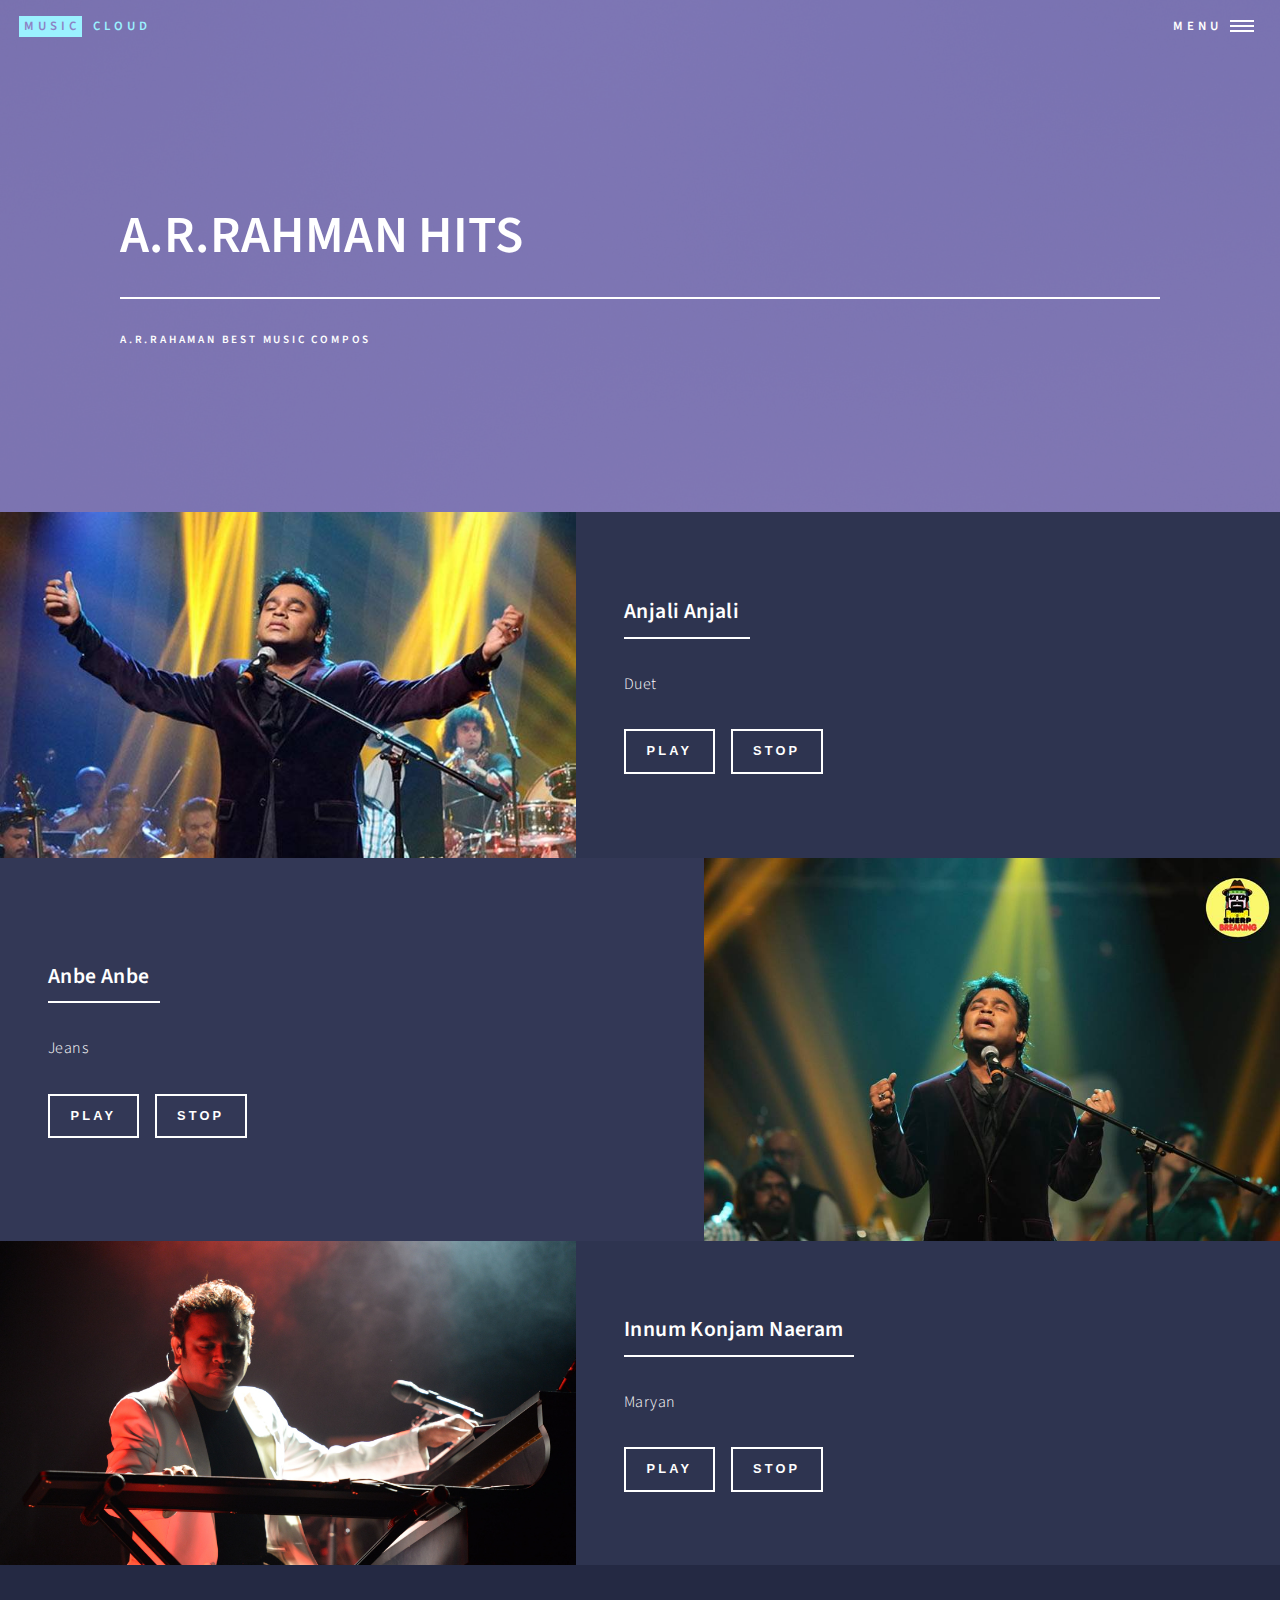
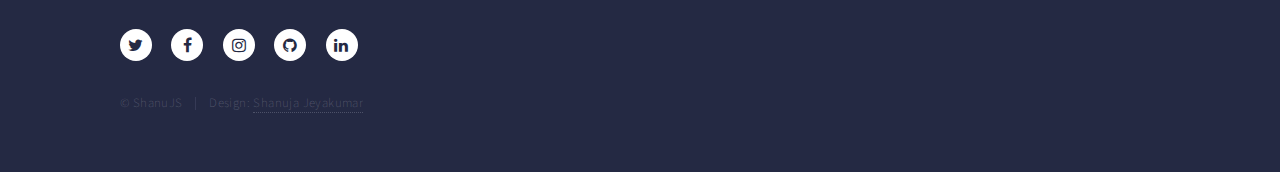
==== commit 5301d545: "ukifunwork1 music cloud" ====
--- a/rahman.html
+++ b/rahman.html
@@ -195,7 +195,7 @@
 						<!-- Header -->
 						<!-- Note: The "styleN" class below should match that of the banner element. -->
 							<header id="header" class="alt style2">
-								<a href="index.html" class="logo"><strong>SounD</strong> <span>WAVE</span></a>
+								<a href="index.html" class="logo"><strong>MusiC</strong> <span>CLOUD</span></a>
 								<nav>
 									<a href="#menu">Menu</a>
 								</nav>
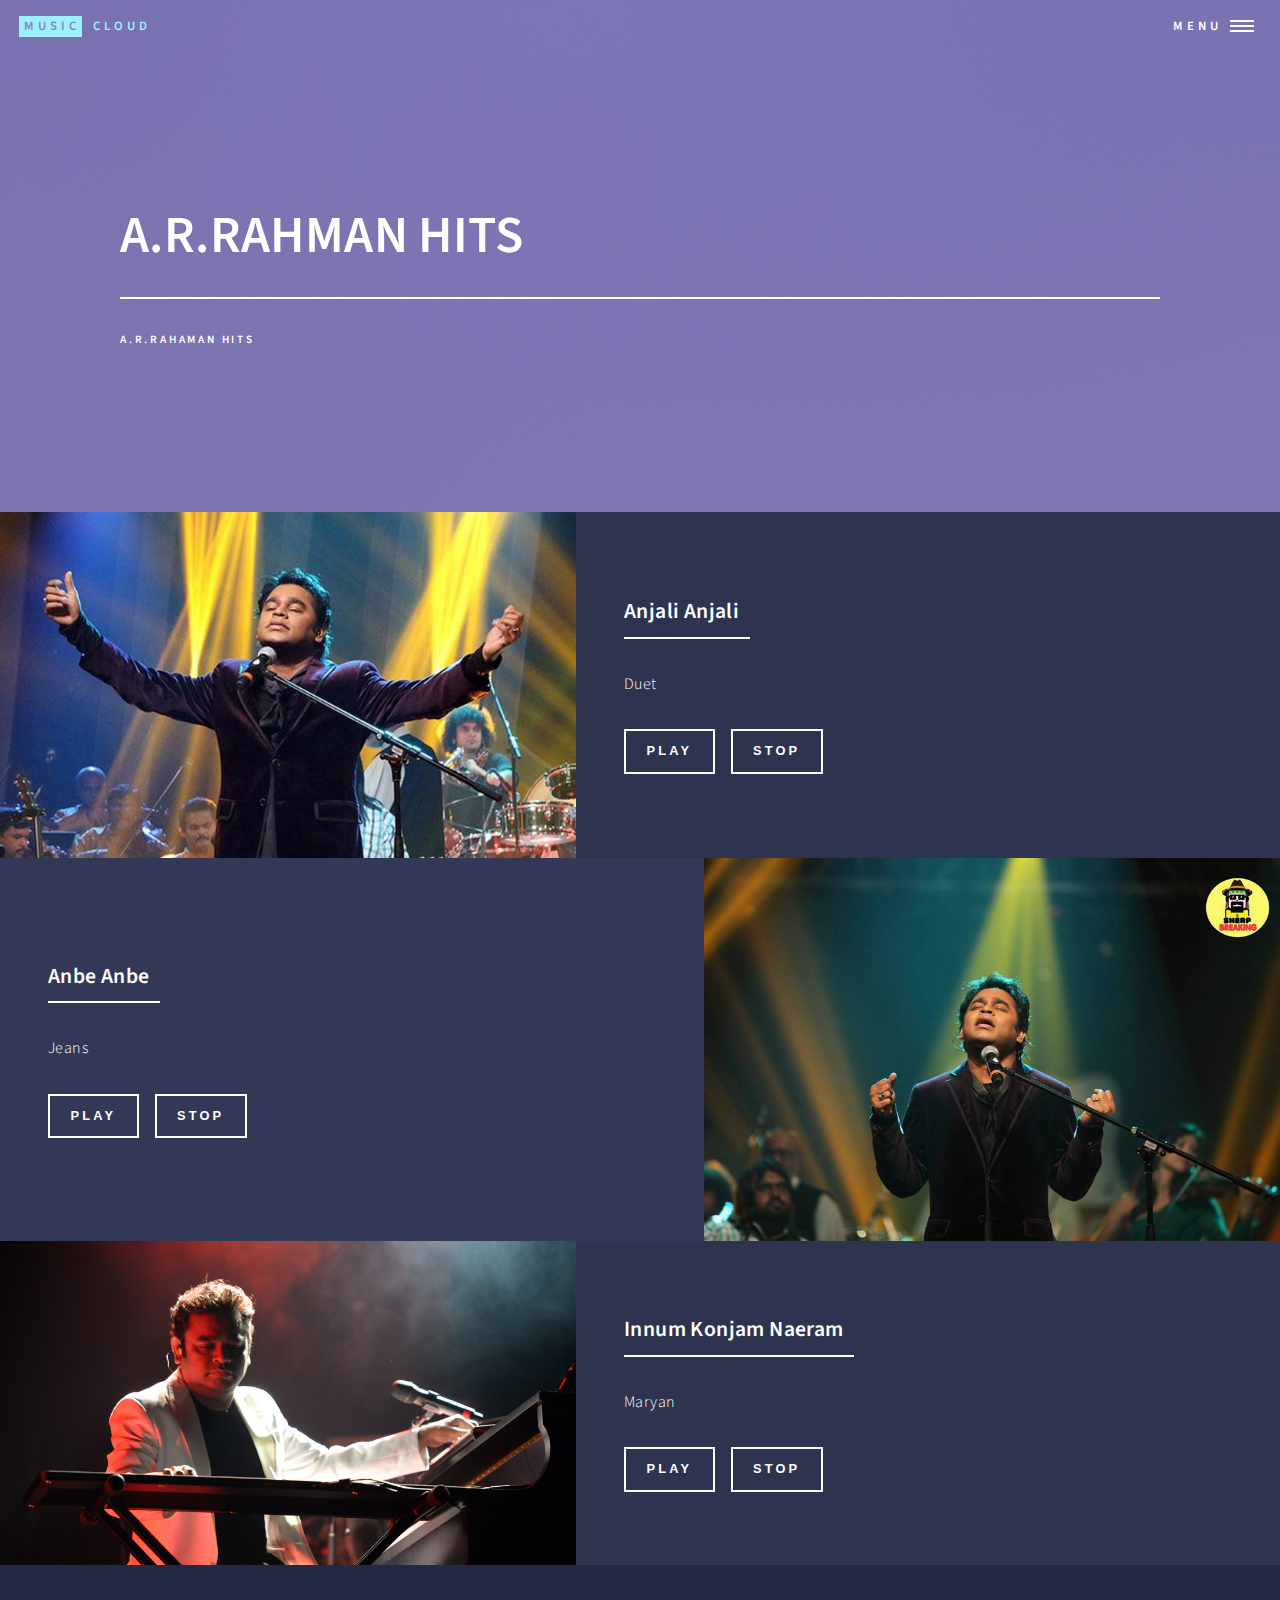
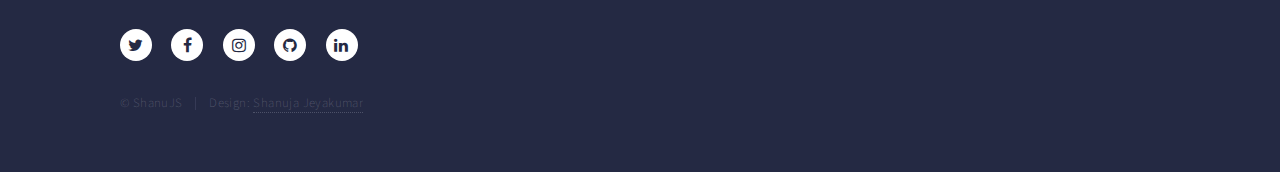
==== commit 2d1562f4: "ukifunwork MusiC CLOUD" ====
--- a/rahman.html
+++ b/rahman.html
@@ -226,7 +226,7 @@
 										<h1>A.R.RAHMAN HITS</h1>
 									</header>
 									<div class="content">
-										<p>A.R.RAHAMAN best music compos<br>
+										<p>A.R.RAHAMAN HITS<br>
 											 </p>
 									</div>
 								</div>
